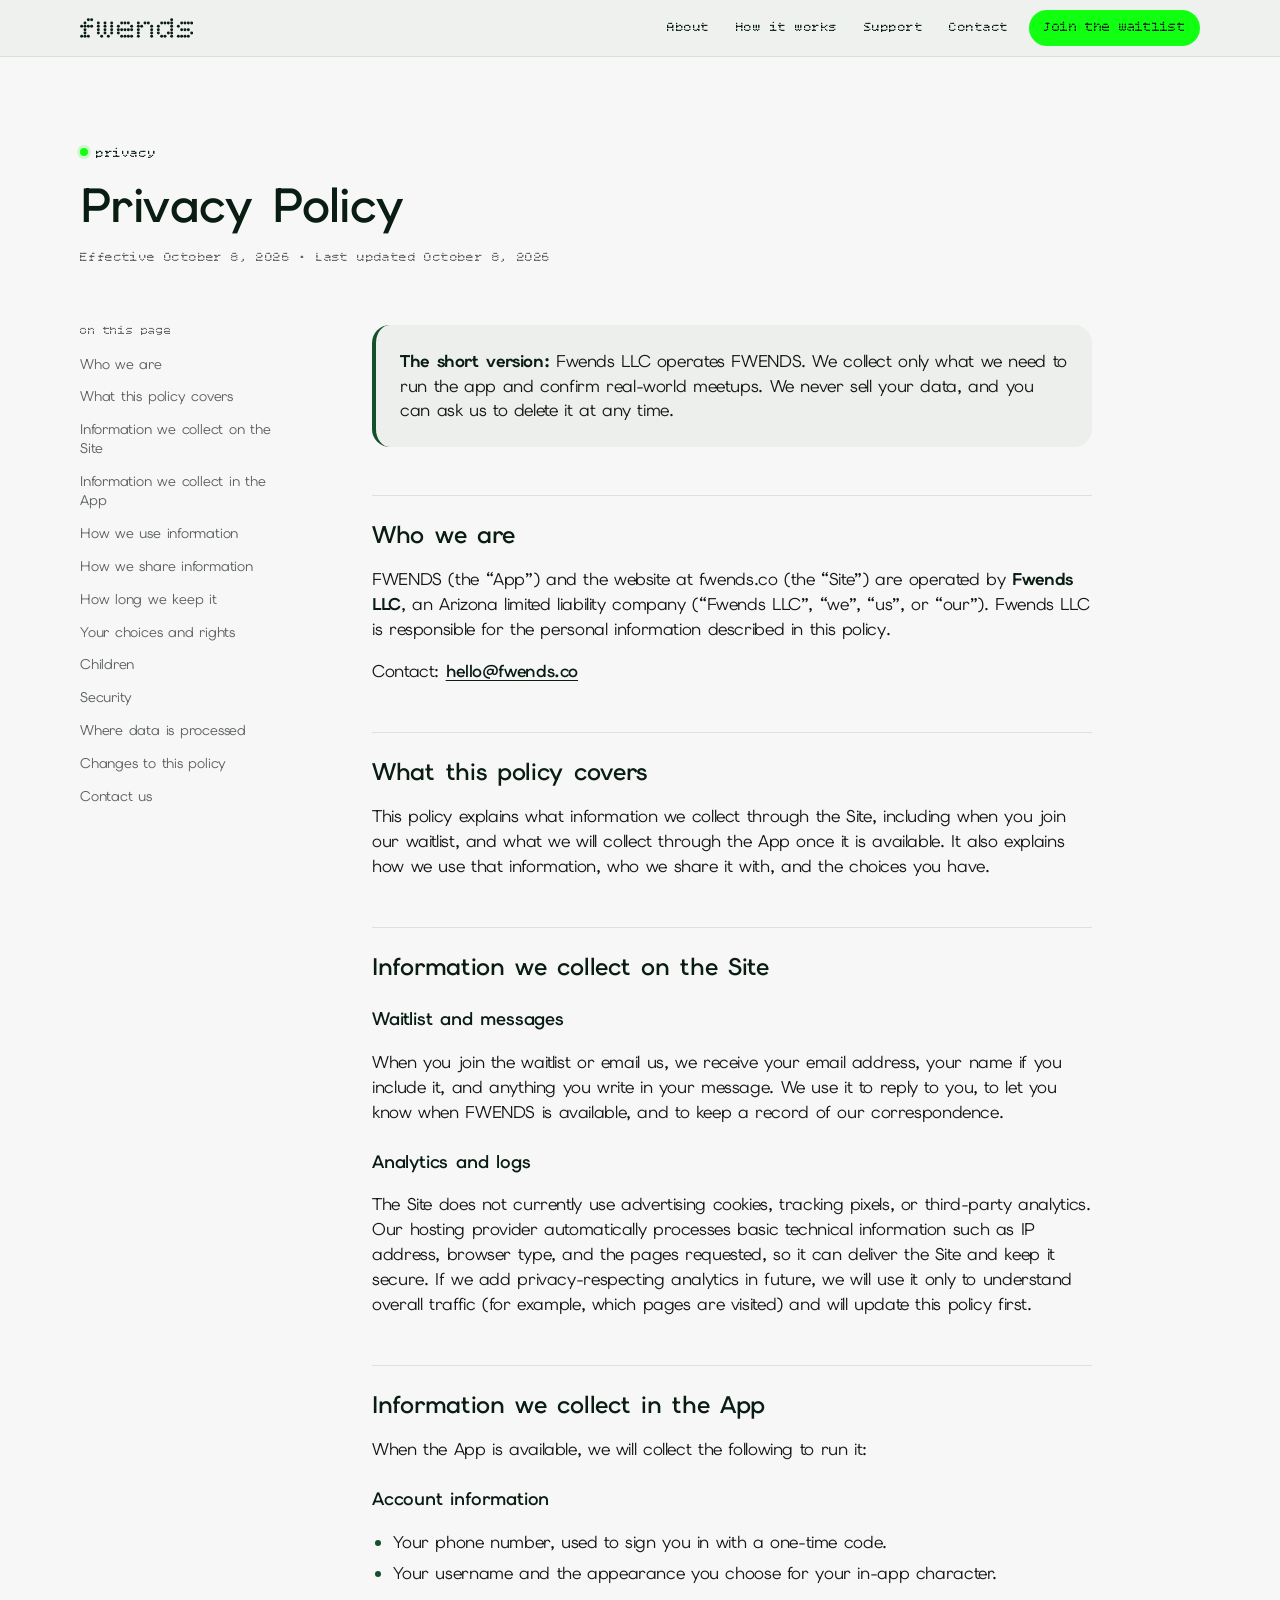
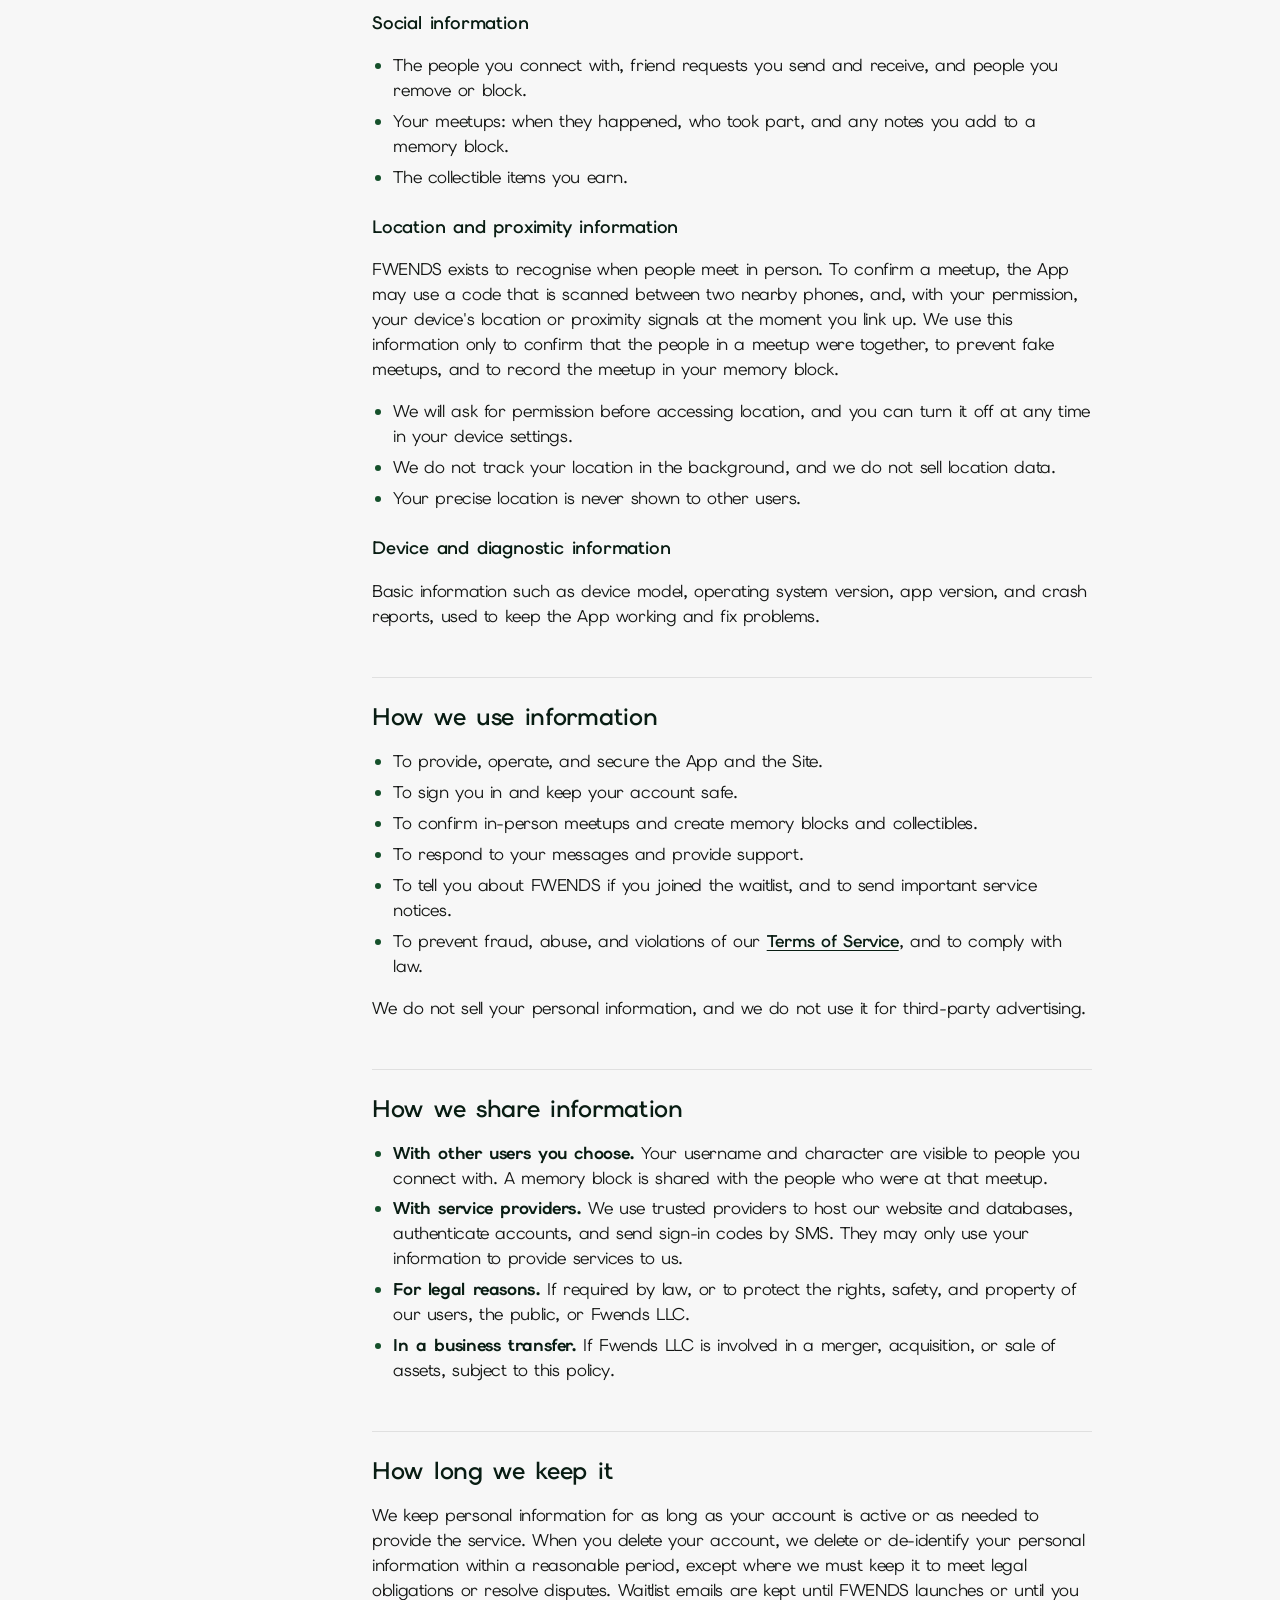
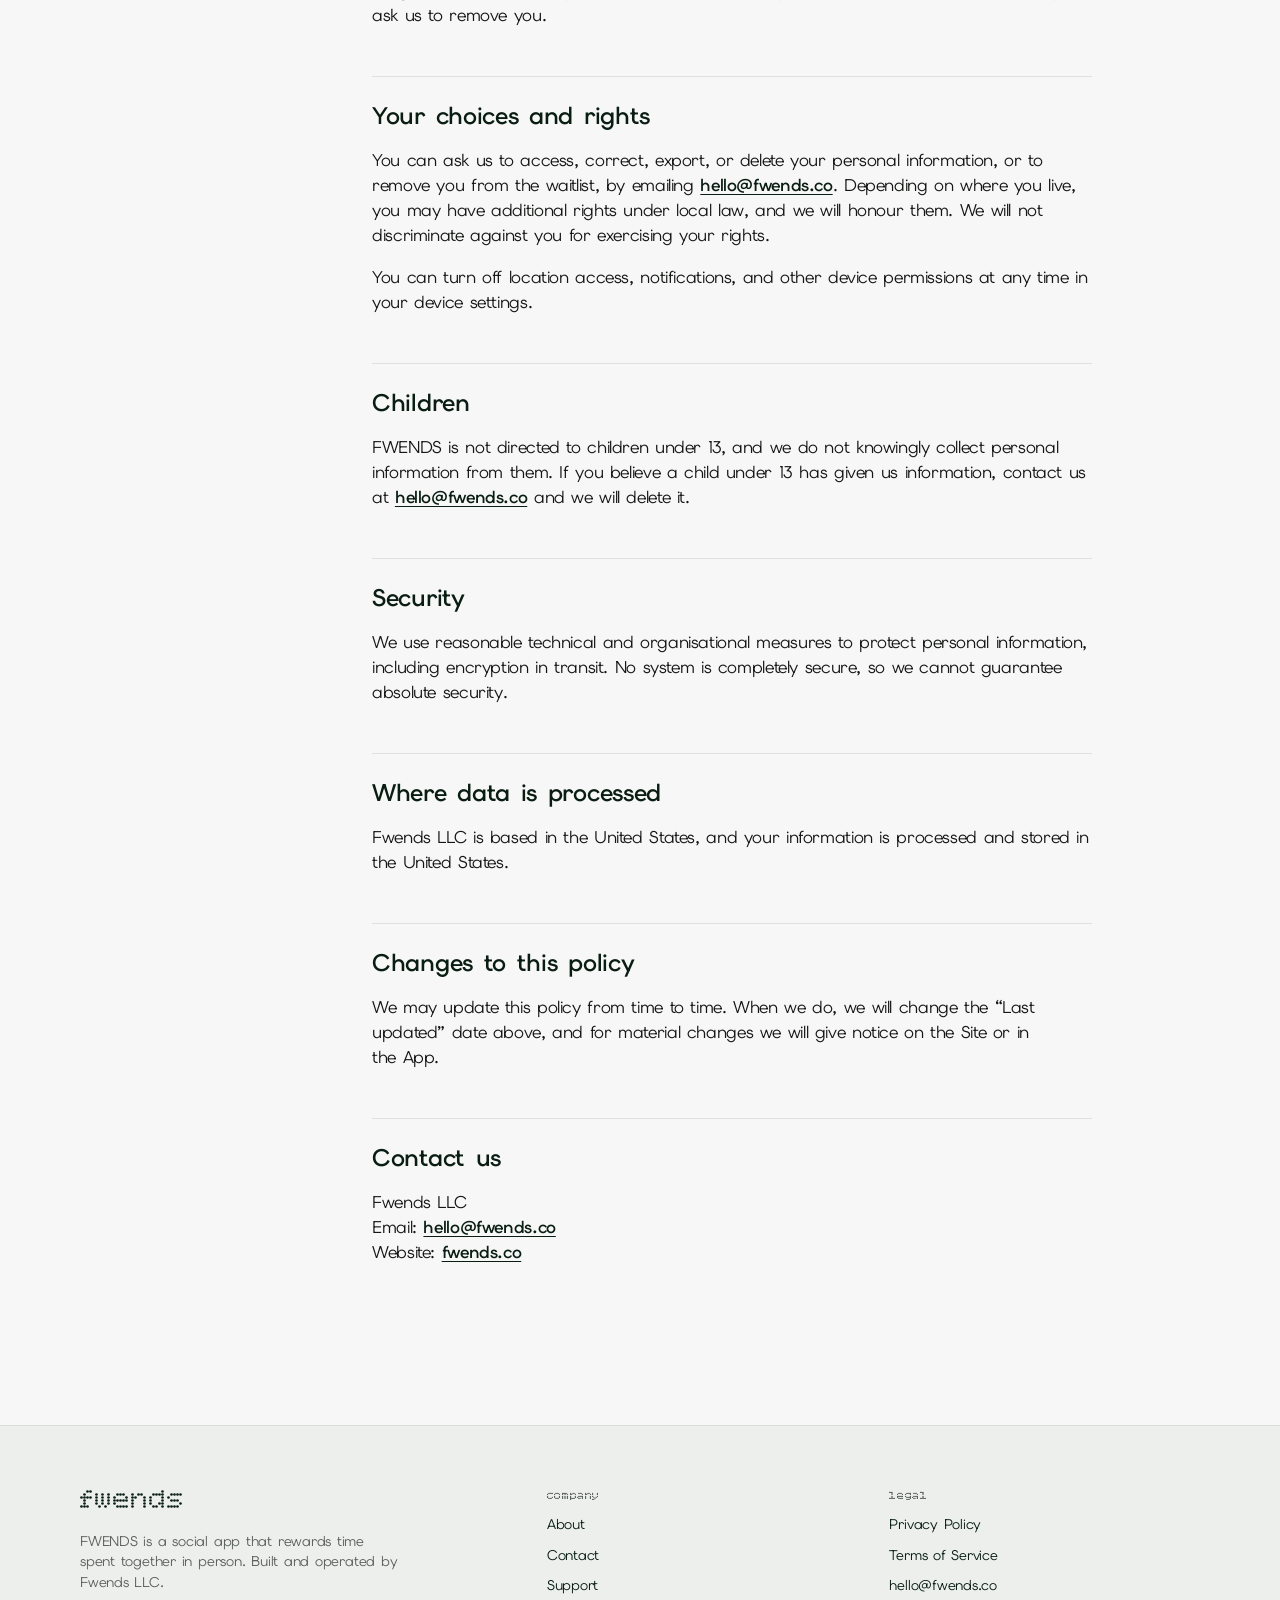
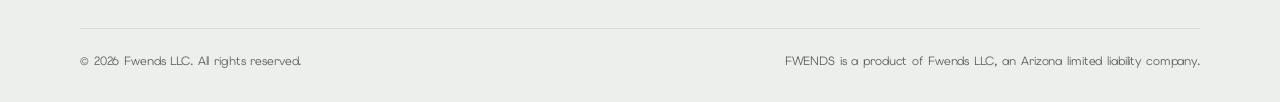
==== privacy/index.html @ 11e4ac48 "Put fwends.co online A static site for FWENDS, run by Fwends LLC: what the app is, how it works, who" ====
<!doctype html>
<!-- DRAFT — needs legal review before app launch. Internal note; not shown on the page. -->
<html lang="en">
<head>
<meta charset="utf-8">
<meta name="viewport" content="width=device-width, initial-scale=1">
<title>Privacy Policy | FWENDS by Fwends LLC</title>
<meta name="description" content="How Fwends LLC collects, uses, and protects information through the FWENDS app and fwends.co, including waitlist, account, and location data.">
<link rel="canonical" href="https://fwends.co/privacy/">
<meta name="theme-color" content="#ecefec">
<meta name="author" content="Fwends LLC">
<link rel="icon" href="/favicon.svg" type="image/svg+xml">
<link rel="apple-touch-icon" href="/apple-touch-icon.png">
<link rel="preload" href="/assets/fonts/elms-sans.woff2" as="font" type="font/woff2" crossorigin>
<link rel="preload" href="/assets/fonts/bitcount-single.woff2" as="font" type="font/woff2" crossorigin>
<link rel="stylesheet" href="/assets/css/site.css">
<meta property="og:type" content="website">
<meta property="og:site_name" content="FWENDS">
<meta property="og:title" content="Privacy Policy | FWENDS by Fwends LLC">
<meta property="og:description" content="How Fwends LLC collects, uses, and protects information through the FWENDS app and fwends.co, including waitlist, account, and location data.">
<meta property="og:url" content="https://fwends.co/privacy/">
<meta property="og:image" content="https://fwends.co/assets/og.png">
<meta property="og:image:width" content="1200">
<meta property="og:image:height" content="630">
<meta property="og:image:alt" content="The fwends wordmark in green dots above the line: Meet up in person. Keep the memory.">
<meta name="twitter:card" content="summary_large_image">
<meta name="twitter:title" content="Privacy Policy | FWENDS by Fwends LLC">
<meta name="twitter:description" content="How Fwends LLC collects, uses, and protects information through the FWENDS app and fwends.co, including waitlist, account, and location data.">
<meta name="twitter:image" content="https://fwends.co/assets/og.png">
<script src="/assets/js/site.js" defer></script>
</head>
<body>
<a class="skip-link" href="#main">Skip to content</a>
<header class="site-header">
  <div class="container site-header__inner">
    <a class="wordmark" href="/" aria-label="FWENDS home"><svg viewBox="0 0 34 6" aria-hidden="true" focusable="false"><g fill="currentColor"><circle cx="2.5" cy="0.5" r="0.44"/><circle cx="3.5" cy="0.5" r="0.44"/><circle cx="27.5" cy="0.5" r="0.44"/><circle cx="1.5" cy="1.5" r="0.44"/><circle cx="5.5" cy="1.5" r="0.44"/><circle cx="7.5" cy="1.5" r="0.44"/><circle cx="9.5" cy="1.5" r="0.44"/><circle cx="12.5" cy="1.5" r="0.44"/><circle cx="13.5" cy="1.5" r="0.44"/><circle cx="14.5" cy="1.5" r="0.44"/><circle cx="17.5" cy="1.5" r="0.44"/><circle cx="19.5" cy="1.5" r="0.44"/><circle cx="20.5" cy="1.5" r="0.44"/><circle cx="24.5" cy="1.5" r="0.44"/><circle cx="25.5" cy="1.5" r="0.44"/><circle cx="26.5" cy="1.5" r="0.44"/><circle cx="27.5" cy="1.5" r="0.44"/><circle cx="30.5" cy="1.5" r="0.44"/><circle cx="31.5" cy="1.5" r="0.44"/><circle cx="32.5" cy="1.5" r="0.44"/><circle cx="33.5" cy="1.5" r="0.44"/><circle cx="0.5" cy="2.5" r="0.44"/><circle cx="1.5" cy="2.5" r="0.44"/><circle cx="2.5" cy="2.5" r="0.44"/><circle cx="3.5" cy="2.5" r="0.44"/><circle cx="5.5" cy="2.5" r="0.44"/><circle cx="7.5" cy="2.5" r="0.44"/><circle cx="9.5" cy="2.5" r="0.44"/><circle cx="11.5" cy="2.5" r="0.44"/><circle cx="15.5" cy="2.5" r="0.44"/><circle cx="17.5" cy="2.5" r="0.44"/><circle cx="18.5" cy="2.5" r="0.44"/><circle cx="21.5" cy="2.5" r="0.44"/><circle cx="23.5" cy="2.5" r="0.44"/><circle cx="27.5" cy="2.5" r="0.44"/><circle cx="29.5" cy="2.5" r="0.44"/><circle cx="1.5" cy="3.5" r="0.44"/><circle cx="5.5" cy="3.5" r="0.44"/><circle cx="7.5" cy="3.5" r="0.44"/><circle cx="9.5" cy="3.5" r="0.44"/><circle cx="11.5" cy="3.5" r="0.44"/><circle cx="12.5" cy="3.5" r="0.44"/><circle cx="13.5" cy="3.5" r="0.44"/><circle cx="14.5" cy="3.5" r="0.44"/><circle cx="15.5" cy="3.5" r="0.44"/><circle cx="17.5" cy="3.5" r="0.44"/><circle cx="21.5" cy="3.5" r="0.44"/><circle cx="23.5" cy="3.5" r="0.44"/><circle cx="27.5" cy="3.5" r="0.44"/><circle cx="30.5" cy="3.5" r="0.44"/><circle cx="31.5" cy="3.5" r="0.44"/><circle cx="32.5" cy="3.5" r="0.44"/><circle cx="1.5" cy="4.5" r="0.44"/><circle cx="5.5" cy="4.5" r="0.44"/><circle cx="7.5" cy="4.5" r="0.44"/><circle cx="9.5" cy="4.5" r="0.44"/><circle cx="11.5" cy="4.5" r="0.44"/><circle cx="17.5" cy="4.5" r="0.44"/><circle cx="21.5" cy="4.5" r="0.44"/><circle cx="23.5" cy="4.5" r="0.44"/><circle cx="26.5" cy="4.5" r="0.44"/><circle cx="27.5" cy="4.5" r="0.44"/><circle cx="33.5" cy="4.5" r="0.44"/><circle cx="0.5" cy="5.5" r="0.44"/><circle cx="1.5" cy="5.5" r="0.44"/><circle cx="2.5" cy="5.5" r="0.44"/><circle cx="6.5" cy="5.5" r="0.44"/><circle cx="8.5" cy="5.5" r="0.44"/><circle cx="12.5" cy="5.5" r="0.44"/><circle cx="13.5" cy="5.5" r="0.44"/><circle cx="14.5" cy="5.5" r="0.44"/><circle cx="15.5" cy="5.5" r="0.44"/><circle cx="17.5" cy="5.5" r="0.44"/><circle cx="21.5" cy="5.5" r="0.44"/><circle cx="24.5" cy="5.5" r="0.44"/><circle cx="25.5" cy="5.5" r="0.44"/><circle cx="27.5" cy="5.5" r="0.44"/><circle cx="29.5" cy="5.5" r="0.44"/><circle cx="30.5" cy="5.5" r="0.44"/><circle cx="31.5" cy="5.5" r="0.44"/><circle cx="32.5" cy="5.5" r="0.44"/></g></svg></a>
    <button class="nav-toggle" type="button" aria-controls="site-nav" aria-expanded="false" aria-label="Open menu"><span></span></button>
    <nav class="site-nav" id="site-nav" aria-label="Main">
      <ul><li><a href="/#about">About</a></li><li><a href="/#how">How it works</a></li><li><a href="/support/">Support</a></li><li><a href="/#contact">Contact</a></li></ul>
      <a class="btn btn--primary btn--sm" href="/#waitlist">Join the waitlist</a>
    </nav>
  </div>
</header>
<main id="main">

<section class="doc-hero">
  <div class="container">
    <span class="eyebrow">privacy</span>
    <h1 class="display-lg">Privacy Policy</h1>
    <p class="meta">Effective October 8, 2026 · Last updated October 8, 2026</p>
  </div>
</section>
<section class="section" style="padding-top:var(--space-lg)">
  <div class="container doc-layout">
    <nav class="toc" aria-label="On this page">
      <h2>on this page</h2>
      <ol><li><a href="#who">Who we are</a></li><li><a href="#scope">What this policy covers</a></li><li><a href="#site">Information we collect on the Site</a></li><li><a href="#app">Information we collect in the App</a></li><li><a href="#use">How we use information</a></li><li><a href="#share">How we share information</a></li><li><a href="#retention">How long we keep it</a></li><li><a href="#choices">Your choices and rights</a></li><li><a href="#children">Children</a></li><li><a href="#security">Security</a></li><li><a href="#location-of-data">Where data is processed</a></li><li><a href="#changes">Changes to this policy</a></li><li><a href="#contact">Contact us</a></li></ol>
    </nav>
    <article class="prose">
      <div class="callout"><p><strong>The short version:</strong> Fwends LLC operates FWENDS. We collect only what we need to run the app and confirm real-world meetups. We never sell your data, and you can ask us to delete it at any time.</p></div>
      <h2 id="who">Who we are</h2>
<p>FWENDS (the “App”) and the website at fwends.co (the “Site”) are operated by <strong>Fwends LLC</strong>, an Arizona limited liability company (“Fwends LLC”, “we”, “us”, or “our”). Fwends LLC is responsible for the personal information described in this policy.</p>
<p>Contact: <a href="mailto:hello@fwends.co">hello@fwends.co</a></p><h2 id="scope">What this policy covers</h2>
<p>This policy explains what information we collect through the Site, including when you join our waitlist, and what we will collect through the App once it is available. It also explains how we use that information, who we share it with, and the choices you have.</p><h2 id="site">Information we collect on the Site</h2>
<h3>Waitlist and messages</h3>
<p>When you join the waitlist or email us, we receive your email address, your name if you include it, and anything you write in your message. We use it to reply to you, to let you know when FWENDS is available, and to keep a record of our correspondence.</p>
<h3>Analytics and logs</h3>
<p>The Site does not currently use advertising cookies, tracking pixels, or third-party analytics. Our hosting provider automatically processes basic technical information such as IP address, browser type, and the pages requested, so it can deliver the Site and keep it secure. If we add privacy-respecting analytics in future, we will use it only to understand overall traffic (for example, which pages are visited) and will update this policy first.</p><h2 id="app">Information we collect in the App</h2>
<p>When the App is available, we will collect the following to run it:</p>
<h3>Account information</h3>
<ul>
<li>Your phone number, used to sign you in with a one-time code.</li>
<li>Your username and the appearance you choose for your in-app character.</li>
</ul>
<h3>Social information</h3>
<ul>
<li>The people you connect with, friend requests you send and receive, and people you remove or block.</li>
<li>Your meetups: when they happened, who took part, and any notes you add to a memory block.</li>
<li>The collectible items you earn.</li>
</ul>
<h3>Location and proximity information</h3>
<p>FWENDS exists to recognise when people meet in person. To confirm a meetup, the App may use a code that is scanned between two nearby phones, and, with your permission, your device's location or proximity signals at the moment you link up. We use this information only to confirm that the people in a meetup were together, to prevent fake meetups, and to record the meetup in your memory block.</p>
<ul>
<li>We will ask for permission before accessing location, and you can turn it off at any time in your device settings.</li>
<li>We do not track your location in the background, and we do not sell location data.</li>
<li>Your precise location is never shown to other users.</li>
</ul>
<h3>Device and diagnostic information</h3>
<p>Basic information such as device model, operating system version, app version, and crash reports, used to keep the App working and fix problems.</p><h2 id="use">How we use information</h2>
<ul>
<li>To provide, operate, and secure the App and the Site.</li>
<li>To sign you in and keep your account safe.</li>
<li>To confirm in-person meetups and create memory blocks and collectibles.</li>
<li>To respond to your messages and provide support.</li>
<li>To tell you about FWENDS if you joined the waitlist, and to send important service notices.</li>
<li>To prevent fraud, abuse, and violations of our <a href="/terms/">Terms of Service</a>, and to comply with law.</li>
</ul>
<p>We do not sell your personal information, and we do not use it for third-party advertising.</p><h2 id="share">How we share information</h2>
<ul>
<li><strong>With other users you choose.</strong> Your username and character are visible to people you connect with. A memory block is shared with the people who were at that meetup.</li>
<li><strong>With service providers.</strong> We use trusted providers to host our website and databases, authenticate accounts, and send sign-in codes by SMS. They may only use your information to provide services to us.</li>
<li><strong>For legal reasons.</strong> If required by law, or to protect the rights, safety, and property of our users, the public, or Fwends LLC.</li>
<li><strong>In a business transfer.</strong> If Fwends LLC is involved in a merger, acquisition, or sale of assets, subject to this policy.</li>
</ul><h2 id="retention">How long we keep it</h2>
<p>We keep personal information for as long as your account is active or as needed to provide the service. When you delete your account, we delete or de-identify your personal information within a reasonable period, except where we must keep it to meet legal obligations or resolve disputes. Waitlist emails are kept until FWENDS launches or until you ask us to remove you.</p><h2 id="choices">Your choices and rights</h2>
<p>You can ask us to access, correct, export, or delete your personal information, or to remove you from the waitlist, by emailing <a href="mailto:hello@fwends.co">hello@fwends.co</a>. Depending on where you live, you may have additional rights under local law, and we will honour them. We will not discriminate against you for exercising your rights.</p>
<p>You can turn off location access, notifications, and other device permissions at any time in your device settings.</p><h2 id="children">Children</h2>
<p>FWENDS is not directed to children under 13, and we do not knowingly collect personal information from them. If you believe a child under 13 has given us information, contact us at <a href="mailto:hello@fwends.co">hello@fwends.co</a> and we will delete it.</p><h2 id="security">Security</h2>
<p>We use reasonable technical and organisational measures to protect personal information, including encryption in transit. No system is completely secure, so we cannot guarantee absolute security.</p><h2 id="location-of-data">Where data is processed</h2>
<p>Fwends LLC is based in the United States, and your information is processed and stored in the United States.</p><h2 id="changes">Changes to this policy</h2>
<p>We may update this policy from time to time. When we do, we will change the “Last updated” date above, and for material changes we will give notice on the Site or in the App.</p><h2 id="contact">Contact us</h2>
<p>Fwends LLC<br>Email: <a href="mailto:hello@fwends.co">hello@fwends.co</a><br>Website: <a href="/">fwends.co</a></p>
    </article>
  </div>
</section>

</main>
<footer class="site-footer">
  <div class="container">
    <div class="site-footer__top">
      <div class="site-footer__brand">
        <a class="wordmark" href="/" aria-label="FWENDS home"><svg viewBox="0 0 34 6" aria-hidden="true" focusable="false"><g fill="currentColor"><circle cx="2.5" cy="0.5" r="0.44"/><circle cx="3.5" cy="0.5" r="0.44"/><circle cx="27.5" cy="0.5" r="0.44"/><circle cx="1.5" cy="1.5" r="0.44"/><circle cx="5.5" cy="1.5" r="0.44"/><circle cx="7.5" cy="1.5" r="0.44"/><circle cx="9.5" cy="1.5" r="0.44"/><circle cx="12.5" cy="1.5" r="0.44"/><circle cx="13.5" cy="1.5" r="0.44"/><circle cx="14.5" cy="1.5" r="0.44"/><circle cx="17.5" cy="1.5" r="0.44"/><circle cx="19.5" cy="1.5" r="0.44"/><circle cx="20.5" cy="1.5" r="0.44"/><circle cx="24.5" cy="1.5" r="0.44"/><circle cx="25.5" cy="1.5" r="0.44"/><circle cx="26.5" cy="1.5" r="0.44"/><circle cx="27.5" cy="1.5" r="0.44"/><circle cx="30.5" cy="1.5" r="0.44"/><circle cx="31.5" cy="1.5" r="0.44"/><circle cx="32.5" cy="1.5" r="0.44"/><circle cx="33.5" cy="1.5" r="0.44"/><circle cx="0.5" cy="2.5" r="0.44"/><circle cx="1.5" cy="2.5" r="0.44"/><circle cx="2.5" cy="2.5" r="0.44"/><circle cx="3.5" cy="2.5" r="0.44"/><circle cx="5.5" cy="2.5" r="0.44"/><circle cx="7.5" cy="2.5" r="0.44"/><circle cx="9.5" cy="2.5" r="0.44"/><circle cx="11.5" cy="2.5" r="0.44"/><circle cx="15.5" cy="2.5" r="0.44"/><circle cx="17.5" cy="2.5" r="0.44"/><circle cx="18.5" cy="2.5" r="0.44"/><circle cx="21.5" cy="2.5" r="0.44"/><circle cx="23.5" cy="2.5" r="0.44"/><circle cx="27.5" cy="2.5" r="0.44"/><circle cx="29.5" cy="2.5" r="0.44"/><circle cx="1.5" cy="3.5" r="0.44"/><circle cx="5.5" cy="3.5" r="0.44"/><circle cx="7.5" cy="3.5" r="0.44"/><circle cx="9.5" cy="3.5" r="0.44"/><circle cx="11.5" cy="3.5" r="0.44"/><circle cx="12.5" cy="3.5" r="0.44"/><circle cx="13.5" cy="3.5" r="0.44"/><circle cx="14.5" cy="3.5" r="0.44"/><circle cx="15.5" cy="3.5" r="0.44"/><circle cx="17.5" cy="3.5" r="0.44"/><circle cx="21.5" cy="3.5" r="0.44"/><circle cx="23.5" cy="3.5" r="0.44"/><circle cx="27.5" cy="3.5" r="0.44"/><circle cx="30.5" cy="3.5" r="0.44"/><circle cx="31.5" cy="3.5" r="0.44"/><circle cx="32.5" cy="3.5" r="0.44"/><circle cx="1.5" cy="4.5" r="0.44"/><circle cx="5.5" cy="4.5" r="0.44"/><circle cx="7.5" cy="4.5" r="0.44"/><circle cx="9.5" cy="4.5" r="0.44"/><circle cx="11.5" cy="4.5" r="0.44"/><circle cx="17.5" cy="4.5" r="0.44"/><circle cx="21.5" cy="4.5" r="0.44"/><circle cx="23.5" cy="4.5" r="0.44"/><circle cx="26.5" cy="4.5" r="0.44"/><circle cx="27.5" cy="4.5" r="0.44"/><circle cx="33.5" cy="4.5" r="0.44"/><circle cx="0.5" cy="5.5" r="0.44"/><circle cx="1.5" cy="5.5" r="0.44"/><circle cx="2.5" cy="5.5" r="0.44"/><circle cx="6.5" cy="5.5" r="0.44"/><circle cx="8.5" cy="5.5" r="0.44"/><circle cx="12.5" cy="5.5" r="0.44"/><circle cx="13.5" cy="5.5" r="0.44"/><circle cx="14.5" cy="5.5" r="0.44"/><circle cx="15.5" cy="5.5" r="0.44"/><circle cx="17.5" cy="5.5" r="0.44"/><circle cx="21.5" cy="5.5" r="0.44"/><circle cx="24.5" cy="5.5" r="0.44"/><circle cx="25.5" cy="5.5" r="0.44"/><circle cx="27.5" cy="5.5" r="0.44"/><circle cx="29.5" cy="5.5" r="0.44"/><circle cx="30.5" cy="5.5" r="0.44"/><circle cx="31.5" cy="5.5" r="0.44"/><circle cx="32.5" cy="5.5" r="0.44"/></g></svg></a>
        <p class="site-footer__blurb">FWENDS is a social app that rewards time spent together in person. Built and operated by Fwends LLC.</p>
      </div>
      <div>
        <h2>company</h2>
        <ul>
          <li><a href="/#about">About</a></li>
          <li><a href="/#contact">Contact</a></li>
          <li><a href="/support/">Support</a></li>
        </ul>
      </div>
      <div>
        <h2>legal</h2>
        <ul>
          <li><a href="/privacy/">Privacy Policy</a></li>
          <li><a href="/terms/">Terms of Service</a></li>
          <li><a href="mailto:hello@fwends.co">hello@fwends.co</a></li>
        </ul>
      </div>
    </div>
    <div class="site-footer__legal">
      <p>&copy; 2026 Fwends LLC. All rights reserved.</p>
      <p>FWENDS is a product of Fwends LLC, an Arizona limited liability company.</p>
    </div>
  </div>
</footer>
</body>
</html>
---- assets/css/site.css ----
/* fwends.co — one stylesheet for every page.
   Tokens are the FWENDS design system's, as the app uses them (Fwends/Design/Theme.swift):
   three greens and no second accent hue. Elms Sans carries what you read; Bitcount Single,
   the dot-grid face, carries what you press and what reports state. */

@font-face {
  font-family: "Elms Sans";
  src: url("/assets/fonts/elms-sans.woff2") format("woff2");
  font-weight: 100 900;
  font-style: normal;
  font-display: swap;
}

@font-face {
  font-family: "Bitcount Single";
  src: url("/assets/fonts/bitcount-single.woff2") format("woff2");
  font-weight: 100 900;
  font-style: normal;
  font-display: swap;
}

:root {
  color-scheme: light;

  /* Greens */
  --color-primary: #11ff11;      /* Radioactive Grass: the only green that reads as clickable */
  --color-nightgrass: #091d13;   /* green as foreground on light; the one dark surface */
  --color-fernwood: #15502b;     /* object fill: cards, tags, secondary buttons */

  /* Ink */
  --color-heading: #091d13;
  --color-ink: #151715;
  --color-ink-muted: #5c625e;    /* body-muted on light, 6.2:1 on canvas */
  --color-legal: #7a7a7a;
  --color-on-dark: #f7f7f7;
  --color-body-muted: #ccd0ce;

  /* Surfaces */
  --color-canvas: #f7f7f7;
  --color-parchment: #ecefec;
  --color-pearl: #fdfefd;

  /* Lines */
  --color-hairline: #e0e0e0;
  --color-hairline-alpha: rgba(0, 0, 0, 0.08);
  --color-divider-soft: #f0f0f0;
  --color-hairline-on-dark: rgba(255, 255, 255, 0.1);

  --font-body: "Elms Sans", system-ui, -apple-system, sans-serif;
  --font-game: "Bitcount Single", ui-monospace, "SFMono-Regular", Menlo, monospace;

  --radius-xs: 5px;
  --radius-sm: 8px;
  --radius-md: 11px;
  --radius-lg: 18px;
  --radius-pill: 9999px;

  --space-xxs: 4px;
  --space-xs: 8px;
  --space-sm: 12px;
  --space-md: 17px;
  --space-lg: 24px;
  --space-xl: 32px;
  --space-xxl: 48px;
  --space-section: 80px;

  --container: 1120px;
  --container-text: 720px;
  --gutter: 24px;
  --nav-height: 56px;

  --shadow-product: rgba(0, 0, 0, 0.22) 3px 5px 30px 0;
  --ease-out: cubic-bezier(0, 0, 0.2, 1);
  --duration-press: 120ms;
  --duration-fade: 240ms;
}

/* ── Base ───────────────────────────────────────────────────────────────── */

*, *::before, *::after { box-sizing: border-box; }

html {
  -webkit-text-size-adjust: 100%;
  text-size-adjust: 100%;
  scroll-behavior: smooth;
  scroll-padding-top: calc(var(--nav-height) + var(--space-md));
}

body {
  margin: 0;
  background: var(--color-canvas);
  color: var(--color-ink);
  font-family: var(--font-body);
  font-size: 17px;
  line-height: 1.47;
  letter-spacing: -0.374px;
  -webkit-font-smoothing: antialiased;
  -moz-osx-font-smoothing: grayscale;
  overflow-x: hidden;
}

img, svg, canvas { display: block; max-width: 100%; }

h1, h2, h3, h4 {
  margin: 0;
  color: var(--color-heading);
  font-weight: 600;
  text-wrap: balance;
}

p { margin: 0; text-wrap: pretty; }

a { color: inherit; }

:focus-visible {
  outline: 2px solid var(--color-nightgrass);
  outline-offset: 2px;
  border-radius: var(--radius-xs);
}

.on-dark :focus-visible { outline-color: var(--color-primary); }

::selection { background: var(--color-primary); color: var(--color-nightgrass); }

.container {
  width: 100%;
  max-width: calc(var(--container) + 2 * var(--gutter));
  margin-inline: auto;
  padding-inline: var(--gutter);
}

.container--text { max-width: calc(var(--container-text) + 2 * var(--gutter)); }

.skip-link {
  position: absolute;
  left: var(--space-md);
  top: -100px;
  z-index: 100;
  padding: 8px 15px;
  border-radius: var(--radius-pill);
  background: var(--color-nightgrass);
  color: var(--color-on-dark);
  font: 400 14px/1 var(--font-game);
  text-decoration: none;
}
.skip-link:focus { top: var(--space-sm); }

.visually-hidden {
  position: absolute !important;
  width: 1px; height: 1px;
  overflow: hidden;
  clip: rect(0 0 0 0);
  white-space: nowrap;
}

/* ── Type roles ─────────────────────────────────────────────────────────── */

.eyebrow {
  display: inline-block;
  font: 400 13px/1.4 var(--font-game);
  letter-spacing: 0.6px;
  color: var(--color-heading);
}

.eyebrow::before {
  content: "";
  display: inline-block;
  vertical-align: 1px;
  margin-right: var(--space-xs);
  width: 8px; height: 8px;
  border-radius: 50%;
  background: var(--color-primary);
  box-shadow: 0 0 0 3px rgba(17, 255, 17, 0.18);
}

.on-dark .eyebrow { color: var(--color-primary); }

.display-hero {
  font-size: clamp(42px, 7.4vw, 80px);
  line-height: 1.04;
  letter-spacing: clamp(-1.6px, -0.2vw, -0.28px);
}

.display-lg {
  font-size: clamp(32px, 4.6vw, 48px);
  line-height: 1.08;
  letter-spacing: -0.6px;
}

.display-md {
  font-size: clamp(26px, 3.2vw, 34px);
  line-height: 1.18;
  letter-spacing: -0.374px;
}

.lead {
  font-size: clamp(19px, 2.1vw, 24px);
  font-weight: 300;
  line-height: 1.45;
  letter-spacing: 0;
  color: var(--color-ink);
}

.tagline {
  font-size: 21px;
  line-height: 1.19;
  letter-spacing: 0.231px;
}

.muted { color: var(--color-ink-muted); }

/* ── Buttons: pills in the game face ────────────────────────────────────── */

.btn {
  display: inline-flex;
  align-items: center;
  justify-content: center;
  gap: var(--space-xs);
  min-height: 44px;
  padding: 11px 22px;
  border: 0;
  border-radius: var(--radius-pill);
  font: 400 16px/1 var(--font-game);
  letter-spacing: 0.3px;
  text-decoration: none;
  white-space: nowrap;
  cursor: pointer;
  transition: transform var(--duration-press) var(--ease-out),
              background-color var(--duration-fade) var(--ease-out),
              box-shadow var(--duration-fade) var(--ease-out);
}

.btn:active { transform: scale(0.95); }

.btn--lg { min-height: 52px; padding: 14px 28px; font-size: 17px; }
.btn--sm { min-height: 36px; padding: 8px 15px; font-size: 14px; }

.btn--primary { background: var(--color-primary); color: var(--color-nightgrass); }
.btn--primary:hover { box-shadow: 0 0 0 4px rgba(17, 255, 17, 0.22); }

.btn--secondary { background: var(--color-fernwood); color: var(--color-on-dark); }
.btn--secondary:hover { background: #1b6236; }

.btn--ghost {
  background: var(--color-pearl);
  color: var(--color-heading);
  box-shadow: inset 0 0 0 1px var(--color-hairline-alpha);
}
.btn--ghost:hover { background: #fff; box-shadow: inset 0 0 0 1px rgba(0, 0, 0, 0.16); }

.on-dark .btn--ghost {
  background: transparent;
  color: var(--color-on-dark);
  box-shadow: inset 0 0 0 1px rgba(255, 255, 255, 0.28);
}
.on-dark .btn--ghost:hover { box-shadow: inset 0 0 0 1px rgba(255, 255, 255, 0.6); }

.btn svg { width: 16px; height: 16px; flex: none; }

.text-link {
  color: var(--color-heading);
  font-weight: 600;
  text-decoration: underline;
  text-decoration-thickness: 1px;
  text-underline-offset: 3px;
  text-decoration-color: rgba(9, 29, 19, 0.35);
  transition: text-decoration-color var(--duration-fade);
}
.text-link:hover { text-decoration-color: var(--color-heading); }
.on-dark .text-link { color: var(--color-primary); text-decoration-color: rgba(17, 255, 17, 0.4); }

/* ── Header: frosted parchment, as the app's bars ───────────────────────── */

.site-header {
  position: sticky;
  top: 0;
  z-index: 50;
  background: rgba(236, 239, 236, 0.8);
  -webkit-backdrop-filter: saturate(180%) blur(20px);
  backdrop-filter: saturate(180%) blur(20px);
  border-bottom: 1px solid var(--color-hairline-alpha);
}

.site-header__inner {
  display: flex;
  align-items: center;
  justify-content: space-between;
  gap: var(--space-lg);
  height: var(--nav-height);
}

.wordmark {
  display: inline-flex;
  align-items: center;
  color: var(--color-heading);
  text-decoration: none;
  border-radius: var(--radius-xs);
}

.wordmark svg { height: 20px; width: auto; }

.site-nav { display: flex; align-items: center; gap: var(--space-xs); }

.site-nav ul {
  display: flex;
  align-items: center;
  gap: 2px;
  margin: 0;
  padding: 0;
  list-style: none;
}

.site-nav a:not(.btn) {
  display: inline-flex;
  align-items: center;
  min-height: 36px;
  padding: 0 12px;
  border-radius: var(--radius-pill);
  font: 400 13px/1 var(--font-game);
  letter-spacing: 0.5px;
  color: var(--color-heading);
  text-decoration: none;
  transition: background-color var(--duration-fade);
}

.site-nav a:not(.btn):hover { background: rgba(9, 29, 19, 0.06); }
.site-nav a[aria-current="page"] { background: rgba(9, 29, 19, 0.08); }

.nav-toggle {
  display: none;
  align-items: center;
  justify-content: center;
  width: 44px; height: 44px;
  margin-right: -10px;
  padding: 0;
  border: 0;
  border-radius: var(--radius-pill);
  background: transparent;
  color: var(--color-heading);
  cursor: pointer;
}

.nav-toggle span,
.nav-toggle span::before,
.nav-toggle span::after {
  display: block;
  width: 18px; height: 2px;
  border-radius: 2px;
  background: currentColor;
  transition: transform var(--duration-fade) var(--ease-out), opacity var(--duration-fade);
}
.nav-toggle span { position: relative; }
.nav-toggle span::before, .nav-toggle span::after { content: ""; position: absolute; left: 0; }
.nav-toggle span::before { top: -6px; }
.nav-toggle span::after { top: 6px; }
.nav-toggle[aria-expanded="true"] span { background: transparent; }
.nav-toggle[aria-expanded="true"] span::before { transform: translateY(6px) rotate(45deg); }
.nav-toggle[aria-expanded="true"] span::after { transform: translateY(-6px) rotate(-45deg); }

@media (max-width: 820px) {
  .nav-toggle { display: inline-flex; }
  .js .site-nav {
    position: absolute;
    top: var(--nav-height);
    left: 0; right: 0;
    flex-direction: column;
    align-items: stretch;
    gap: var(--space-sm);
    padding: var(--space-sm) var(--gutter) var(--space-lg);
    background: var(--color-parchment);
    border-bottom: 1px solid var(--color-hairline-alpha);
    box-shadow: 0 18px 30px -18px rgba(9, 29, 19, 0.25);
    visibility: hidden;
    opacity: 0;
    transform: translateY(-8px);
  }
  .js .site-nav.is-ready {
    transition: opacity var(--duration-fade) var(--ease-out),
                transform var(--duration-fade) var(--ease-out),
                visibility 0s linear var(--duration-fade);
  }
  .js .site-nav.is-open {
    visibility: visible;
    opacity: 1;
    transform: none;
    transition-delay: 0s;
  }
  .js .site-nav ul { flex-direction: column; align-items: stretch; }
  .js .site-nav a:not(.btn) {
    display: flex;
    min-height: 48px;
    padding: 0 var(--space-sm);
    font-size: 16px;
    border-bottom: 1px solid var(--color-hairline-alpha);
    border-radius: 0;
  }
  .js .site-nav .btn { width: 100%; }
  /* Without JS the toggle can't work, so the links simply wrap under the bar. */
  html:not(.js) .site-header__inner { height: auto; flex-wrap: wrap; padding-block: var(--space-sm); }
  html:not(.js) .nav-toggle { display: none; }
  html:not(.js) .site-nav ul { flex-wrap: wrap; }
}

/* ── Sections ───────────────────────────────────────────────────────────── */

.section { padding-block: var(--space-section); }
.section--parchment { background: var(--color-parchment); }

.section-head {
  display: grid;
  gap: var(--space-md);
  max-width: 760px;
  margin-bottom: var(--space-xxl);
}

.section-head--center { margin-inline: auto; text-align: center; justify-items: center; }

/* ── Hero ───────────────────────────────────────────────────────────────── */

.hero { padding-top: clamp(48px, 9vw, 104px); padding-bottom: var(--space-xxl); }

.hero__copy {
  display: grid;
  justify-items: center;
  gap: var(--space-lg);
  max-width: 880px;
  margin-inline: auto;
  text-align: center;
}

.hero__copy .lead { max-width: 640px; }

.hero__actions {
  display: flex;
  flex-wrap: wrap;
  justify-content: center;
  gap: var(--space-sm);
  margin-top: var(--space-xs);
}

.hero__note { font-size: 14px; letter-spacing: -0.224px; color: var(--color-ink-muted); }

.hl {
  background: linear-gradient(transparent 62%, var(--color-primary) 62%, var(--color-primary) 92%, transparent 92%);
  padding-inline: 0.06em;
  -webkit-box-decoration-break: clone;
  box-decoration-break: clone;
}

/* The dot-matrix stage: a Nightgrass tile where two dots find each other. */
.stage {
  position: relative;
  margin: 0;
  margin-top: clamp(40px, 7vw, 72px);
  border-radius: clamp(18px, 2.4vw, 28px);
  background: var(--color-nightgrass);
  box-shadow: var(--shadow-product);
  overflow: hidden;
  isolation: isolate;
}

.stage canvas {
  width: 100%;
  height: clamp(260px, 38vw, 440px);
}

.stage__hud {
  position: absolute;
  left: 0; right: 0; bottom: 0;
  display: flex;
  justify-content: space-between;
  align-items: flex-end;
  gap: var(--space-md);
  padding: var(--space-lg);
  font: 400 13px/1.3 var(--font-game);
  letter-spacing: 0.5px;
  color: var(--color-body-muted);
  background: linear-gradient(rgba(9, 29, 19, 0), rgba(9, 29, 19, 0.92) 55%);
  pointer-events: none;
}

.stage__status { color: var(--color-primary); min-height: 1.3em; }

.stage__legend { display: flex; gap: var(--space-md); flex-wrap: wrap; justify-content: flex-end; }
.stage__legend span { display: inline-flex; align-items: center; gap: 6px; }
.stage__legend i { width: 8px; height: 8px; border-radius: 50%; background: var(--color-primary); }
.stage__legend i.block { border-radius: 2px; background: var(--color-on-dark); }

@media (max-width: 560px) {
  .stage__hud { padding: var(--space-md); font-size: 12px; flex-direction: column; align-items: flex-start; }
  .stage__legend { justify-content: flex-start; }
}

/* ── What it is: three cards ────────────────────────────────────────────── */

.cards {
  display: grid;
  grid-template-columns: repeat(3, minmax(0, 1fr));
  gap: var(--space-md);
}

.card {
  display: grid;
  align-content: start;
  gap: var(--space-sm);
  padding: var(--space-xl) var(--space-lg);
  border-radius: var(--radius-lg);
  background: var(--color-pearl);
  border: 1px solid var(--color-hairline-alpha);
}

.card h3 { font-size: 21px; line-height: 1.2; letter-spacing: 0.231px; }
.card p { color: var(--color-ink-muted); }

.card--fernwood { background: var(--color-fernwood); border-color: transparent; }
.card--fernwood h3 { color: var(--color-on-dark); }
.card--fernwood p { color: var(--color-body-muted); }

.card__glyph {
  width: 56px; height: 56px;
  margin-bottom: var(--space-xs);
  color: var(--color-heading);
}
.card--fernwood .card__glyph { color: var(--color-primary); }

.tag {
  justify-self: start;
  display: inline-flex;
  align-items: center;
  min-height: 24px;
  padding: 4px 10px;
  border-radius: var(--radius-pill);
  background: var(--color-fernwood);
  color: var(--color-on-dark);
  font: 400 12px/1 var(--font-game);
  letter-spacing: 0.5px;
}
.card--fernwood .tag { background: var(--color-primary); color: var(--color-nightgrass); }

@media (max-width: 900px) {
  .cards { grid-template-columns: 1fr; }
  .card { grid-template-columns: 56px 1fr; column-gap: var(--space-lg); padding: var(--space-lg); }
  .card__glyph { grid-row: span 3; margin: 0; }
}

@media (max-width: 480px) {
  .card { grid-template-columns: 1fr; }
  .card__glyph { grid-row: auto; width: 44px; height: 44px; }
}

/* ── How it works: numbered steps ───────────────────────────────────────── */

.steps {
  display: grid;
  grid-template-columns: repeat(4, minmax(0, 1fr));
  gap: var(--space-md);
  margin: 0;
  padding: 0;
  list-style: none;
  counter-reset: step;
}

.step {
  position: relative;
  display: grid;
  align-content: start;
  gap: var(--space-sm);
  padding: var(--space-lg);
  border-radius: var(--radius-lg);
  background: var(--color-canvas);
  counter-increment: step;
}

.step::before {
  content: counter(step, decimal-leading-zero);
  font: 600 28px/1 var(--font-game);
  letter-spacing: 1px;
  color: var(--color-heading);
}

.step h3 { font-size: 19px; line-height: 1.24; letter-spacing: -0.2px; margin-top: var(--space-xs); }
.step p { color: var(--color-ink-muted); font-size: 16px; letter-spacing: -0.3px; }

.step__meter {
  display: flex;
  gap: 4px;
  margin-top: var(--space-xs);
}
.step__meter i {
  width: 10px; height: 10px;
  border-radius: 50%;
  background: var(--color-hairline);
}
.step__meter i.on { background: var(--color-primary); box-shadow: inset 0 0 0 1px rgba(9, 29, 19, 0.15); }

@media (max-width: 960px) { .steps { grid-template-columns: repeat(2, minmax(0, 1fr)); } }
@media (max-width: 560px) { .steps { grid-template-columns: 1fr; } }

/* ── Why it matters: the dark tile ──────────────────────────────────────── */

.tile-dark {
  position: relative;
  padding: clamp(40px, 7vw, 80px) clamp(24px, 6vw, 72px);
  border-radius: clamp(18px, 2.4vw, 28px);
  background: var(--color-nightgrass);
  color: var(--color-on-dark);
  overflow: hidden;
  isolation: isolate;
}

.tile-dark::after {
  content: "";
  position: absolute;
  inset: 0;
  z-index: -1;
  background-image: radial-gradient(circle, rgba(255, 255, 255, 0.07) 1.5px, transparent 2px);
  background-size: 24px 24px;
  -webkit-mask-image: linear-gradient(120deg, transparent 35%, #000 100%);
  mask-image: linear-gradient(120deg, transparent 35%, #000 100%);
}

.tile-dark h2, .tile-dark h3 { color: var(--color-on-dark); }
.tile-dark p { color: var(--color-body-muted); }

.why-grid {
  display: grid;
  grid-template-columns: minmax(0, 1.1fr) minmax(0, 1fr);
  gap: clamp(32px, 6vw, 80px);
  align-items: start;
}

.why-grid .section-head { margin-bottom: 0; }

.why-list {
  display: grid;
  gap: 0;
  margin: 0;
  padding: 0;
  list-style: none;
}

.why-list li {
  display: grid;
  gap: 6px;
  padding-block: var(--space-lg);
  border-top: 1px solid var(--color-hairline-on-dark);
}
.why-list li:last-child { border-bottom: 1px solid var(--color-hairline-on-dark); }
.why-list h3 { font-size: 19px; letter-spacing: -0.2px; }

.for-who {
  display: flex;
  flex-wrap: wrap;
  gap: var(--space-xs);
  margin-top: var(--space-lg);
  padding: 0;
  list-style: none;
}

.for-who li {
  padding: 8px 14px;
  border-radius: var(--radius-pill);
  background: rgba(255, 255, 255, 0.06);
  box-shadow: inset 0 0 0 1px var(--color-hairline-on-dark);
  font: 400 13px/1.2 var(--font-game);
  letter-spacing: 0.4px;
  color: var(--color-on-dark);
}

@media (max-width: 860px) { .why-grid { grid-template-columns: 1fr; } }

/* ── About + contact ────────────────────────────────────────────────────── */

.split {
  display: grid;
  grid-template-columns: minmax(0, 1fr) minmax(0, 1fr);
  gap: clamp(32px, 6vw, 80px);
  align-items: start;
}

@media (max-width: 860px) { .split { grid-template-columns: 1fr; } }

.prose-block { display: grid; gap: var(--space-md); }
.prose-block p { color: var(--color-ink); }

.facts {
  display: grid;
  margin: 0;
  border-radius: var(--radius-lg);
  background: var(--color-pearl);
  border: 1px solid var(--color-hairline-alpha);
  overflow: hidden;
}

.facts > div {
  display: grid;
  grid-template-columns: 148px minmax(0, 1fr);
  gap: var(--space-md);
  padding: var(--space-md) var(--space-lg);
  border-top: 1px solid var(--color-divider-soft);
}
.facts > div:first-child { border-top: 0; }

.facts dt {
  font: 400 13px/1.6 var(--font-game);
  letter-spacing: 0.4px;
  color: var(--color-ink-muted);
}

.facts dd { margin: 0; color: var(--color-heading); font-weight: 600; overflow-wrap: anywhere; }
.facts dd .muted { font-weight: 400; }

@media (max-width: 480px) {
  .facts > div { grid-template-columns: 1fr; gap: 2px; }
}

.contact-card {
  display: grid;
  gap: var(--space-lg);
  padding: var(--space-xl);
  border-radius: var(--radius-lg);
  background: var(--color-pearl);
  border: 1px solid var(--color-hairline-alpha);
}

.contact-card .email {
  font-size: clamp(22px, 3vw, 28px);
  font-weight: 600;
  letter-spacing: -0.374px;
  color: var(--color-heading);
  text-decoration: none;
  overflow-wrap: anywhere;
}
.contact-card .email:hover { text-decoration: underline; text-underline-offset: 4px; text-decoration-thickness: 2px; text-decoration-color: var(--color-primary); }

.contact-card .facts { border: 0; background: transparent; border-radius: 0; }
.contact-card .facts > div { padding-inline: 0; grid-template-columns: 120px minmax(0, 1fr); }

@media (max-width: 480px) {
  .contact-card { padding: var(--space-lg); }
  .contact-card .facts > div { grid-template-columns: 1fr; }
}

.row-actions { display: flex; flex-wrap: wrap; gap: var(--space-sm); }

/* ── Waitlist band ──────────────────────────────────────────────────────── */

.band {
  display: grid;
  grid-template-columns: minmax(0, 1fr) auto;
  align-items: center;
  gap: var(--space-xl);
  padding: clamp(32px, 5vw, 56px);
  border-radius: clamp(18px, 2.4vw, 28px);
  background: var(--color-primary);
  color: var(--color-nightgrass);
  position: relative;
  overflow: hidden;
  isolation: isolate;
}

.band::after {
  content: "";
  position: absolute;
  inset: 0;
  z-index: -1;
  background-image: radial-gradient(circle, rgba(9, 29, 19, 0.12) 1.5px, transparent 2px);
  background-size: 20px 20px;
  -webkit-mask-image: linear-gradient(90deg, transparent 40%, #000 100%);
  mask-image: linear-gradient(90deg, transparent 40%, #000 100%);
}

.band p { color: var(--color-nightgrass); max-width: 560px; margin-top: var(--space-xs); }
.band .btn--utility { background: var(--color-nightgrass); color: var(--color-on-dark); }
.band .btn--utility:hover { background: #000; }
.band__aside { display: grid; gap: var(--space-xs); justify-items: end; }
.band__aside small { font-size: 14px; letter-spacing: -0.224px; }
.band__aside a:not(.btn) { color: inherit; font-weight: 600; }

@media (max-width: 760px) {
  .band { grid-template-columns: 1fr; }
  .band__aside { justify-items: start; }
}

/* ── Footer ─────────────────────────────────────────────────────────────── */

.site-footer {
  margin-top: var(--space-section);
  padding-block: 64px var(--space-xl);
  background: var(--color-parchment);
  border-top: 1px solid var(--color-hairline-alpha);
  font-size: 14px;
  letter-spacing: -0.224px;
}

.site-footer__top {
  display: grid;
  grid-template-columns: minmax(0, 1.4fr) repeat(2, minmax(0, 1fr));
  gap: var(--space-xl);
  padding-bottom: var(--space-xl);
  border-bottom: 1px solid var(--color-hairline-alpha);
}

.site-footer .wordmark svg { height: 18px; }
.site-footer__blurb { margin-top: var(--space-md); max-width: 340px; color: var(--color-ink-muted); }

.site-footer h2 {
  margin-bottom: var(--space-sm);
  font: 400 12px/1 var(--font-game);
  letter-spacing: 0.6px;
  color: var(--color-ink-muted);
}

.site-footer ul { display: grid; gap: 10px; margin: 0; padding: 0; list-style: none; }
.site-footer ul a { color: var(--color-heading); text-decoration: none; }
.site-footer ul a:hover { text-decoration: underline; text-underline-offset: 3px; }

.site-footer__legal {
  display: flex;
  flex-wrap: wrap;
  justify-content: space-between;
  gap: var(--space-sm);
  padding-top: var(--space-lg);
  color: var(--color-legal);
  font-size: 12px;
  letter-spacing: -0.12px;
}

.site-footer__legal p { color: #5f6360; }

@media (max-width: 720px) {
  .site-footer__top { grid-template-columns: 1fr 1fr; }
  .site-footer__brand { grid-column: 1 / -1; }
}

/* ── Document pages: support, privacy, terms ────────────────────────────── */

.doc-hero {
  padding-top: clamp(48px, 8vw, 88px);
  padding-bottom: var(--space-xl);
}

.doc-hero .container { display: grid; gap: var(--space-md); }
.doc-hero .meta {
  font: 400 13px/1.5 var(--font-game);
  letter-spacing: 0.4px;
  color: var(--color-ink-muted);
}

.doc-layout {
  display: grid;
  grid-template-columns: 220px minmax(0, 1fr);
  gap: clamp(32px, 6vw, 72px);
  align-items: start;
}

.toc {
  position: sticky;
  top: calc(var(--nav-height) + var(--space-lg));
  display: grid;
  gap: var(--space-sm);
}

.toc h2 {
  font: 400 12px/1 var(--font-game);
  letter-spacing: 0.6px;
  color: var(--color-ink-muted);
}

.toc ol { display: grid; gap: 2px; margin: 0; padding: 0; list-style: none; counter-reset: toc; }
.toc a {
  display: block;
  padding: 6px 10px;
  margin-left: -10px;
  border-radius: var(--radius-sm);
  font-size: 14px;
  letter-spacing: -0.224px;
  line-height: 1.35;
  color: var(--color-ink-muted);
  text-decoration: none;
}
.toc a:hover { background: rgba(9, 29, 19, 0.05); color: var(--color-heading); }

@media (max-width: 900px) {
  .doc-layout { grid-template-columns: 1fr; }
  .toc {
    position: static;
    padding: var(--space-lg);
    border-radius: var(--radius-lg);
    background: var(--color-parchment);
  }
}

.prose { max-width: 720px; }
.prose > * + * { margin-top: var(--space-md); }
.prose h2 {
  margin-top: var(--space-xxl);
  padding-top: var(--space-lg);
  border-top: 1px solid var(--color-hairline);
  font-size: 24px;
  line-height: 1.25;
  letter-spacing: -0.3px;
}
.prose h2:first-child { margin-top: 0; padding-top: 0; border-top: 0; }
.prose h3 { margin-top: var(--space-lg); font-size: 18px; letter-spacing: -0.2px; }
.prose ul, .prose ol { padding-left: 1.25em; }
.prose li + li { margin-top: 6px; }
.prose li::marker { color: var(--color-fernwood); }
.prose a { color: var(--color-heading); font-weight: 600; text-underline-offset: 3px; text-decoration-thickness: 1px; }
.prose strong { color: var(--color-heading); }

.callout {
  padding: var(--space-lg);
  border-radius: var(--radius-lg);
  background: var(--color-parchment);
  border-left: 4px solid var(--color-fernwood);
}
.callout p + p { margin-top: var(--space-xs); }

/* FAQ disclosures */
.faq { display: grid; gap: var(--space-sm); }

.faq details {
  border-radius: var(--radius-lg);
  background: var(--color-pearl);
  border: 1px solid var(--color-hairline-alpha);
  transition: border-color var(--duration-fade);
}
.faq details[open] { border-color: rgba(9, 29, 19, 0.2); }

.faq summary {
  display: flex;
  align-items: center;
  justify-content: space-between;
  gap: var(--space-md);
  min-height: 56px;
  padding: var(--space-md) var(--space-lg);
  font-weight: 600;
  color: var(--color-heading);
  cursor: pointer;
  list-style: none;
  border-radius: var(--radius-lg);
}
.faq summary::-webkit-details-marker { display: none; }

.faq summary::after {
  content: "+";
  flex: none;
  display: grid;
  place-items: center;
  width: 28px; height: 28px;
  border-radius: 50%;
  background: var(--color-parchment);
  font: 600 18px/1 var(--font-game);
  color: var(--color-heading);
  transition: transform var(--duration-fade) var(--ease-out), background-color var(--duration-fade);
}
.faq details[open] summary::after { transform: rotate(45deg); background: var(--color-primary); }

.faq .faq__body { padding: 0 var(--space-lg) var(--space-lg); display: grid; gap: var(--space-sm); }
.faq .faq__body p, .faq .faq__body li { color: var(--color-ink-muted); }
.faq .faq__body ul { margin: 0; padding-left: 1.2em; }

.support-grid {
  display: grid;
  grid-template-columns: repeat(3, minmax(0, 1fr));
  gap: var(--space-md);
  margin-bottom: var(--space-xxl);
}
@media (max-width: 860px) { .support-grid { grid-template-columns: 1fr; } }

/* ── 404 ────────────────────────────────────────────────────────────────── */

.lost { padding-block: clamp(64px, 12vw, 140px); text-align: center; }
.lost .container { display: grid; justify-items: center; gap: var(--space-lg); }
.lost__code { font: 600 clamp(64px, 14vw, 140px)/1 var(--font-game); letter-spacing: 4px; color: var(--color-heading); }

/* ── Motion ─────────────────────────────────────────────────────────────── */

.reveal { opacity: 0; transform: translateY(16px); transition: opacity 600ms var(--ease-out), transform 600ms var(--ease-out); }
.reveal.is-in { opacity: 1; transform: none; }
html:not(.js) .reveal { opacity: 1; transform: none; }

@media (prefers-reduced-motion: reduce) {
  html { scroll-behavior: auto; }
  *, *::before, *::after { transition-duration: 0.01ms !important; animation-duration: 0.01ms !important; }
  .reveal { opacity: 1; transform: none; }
}
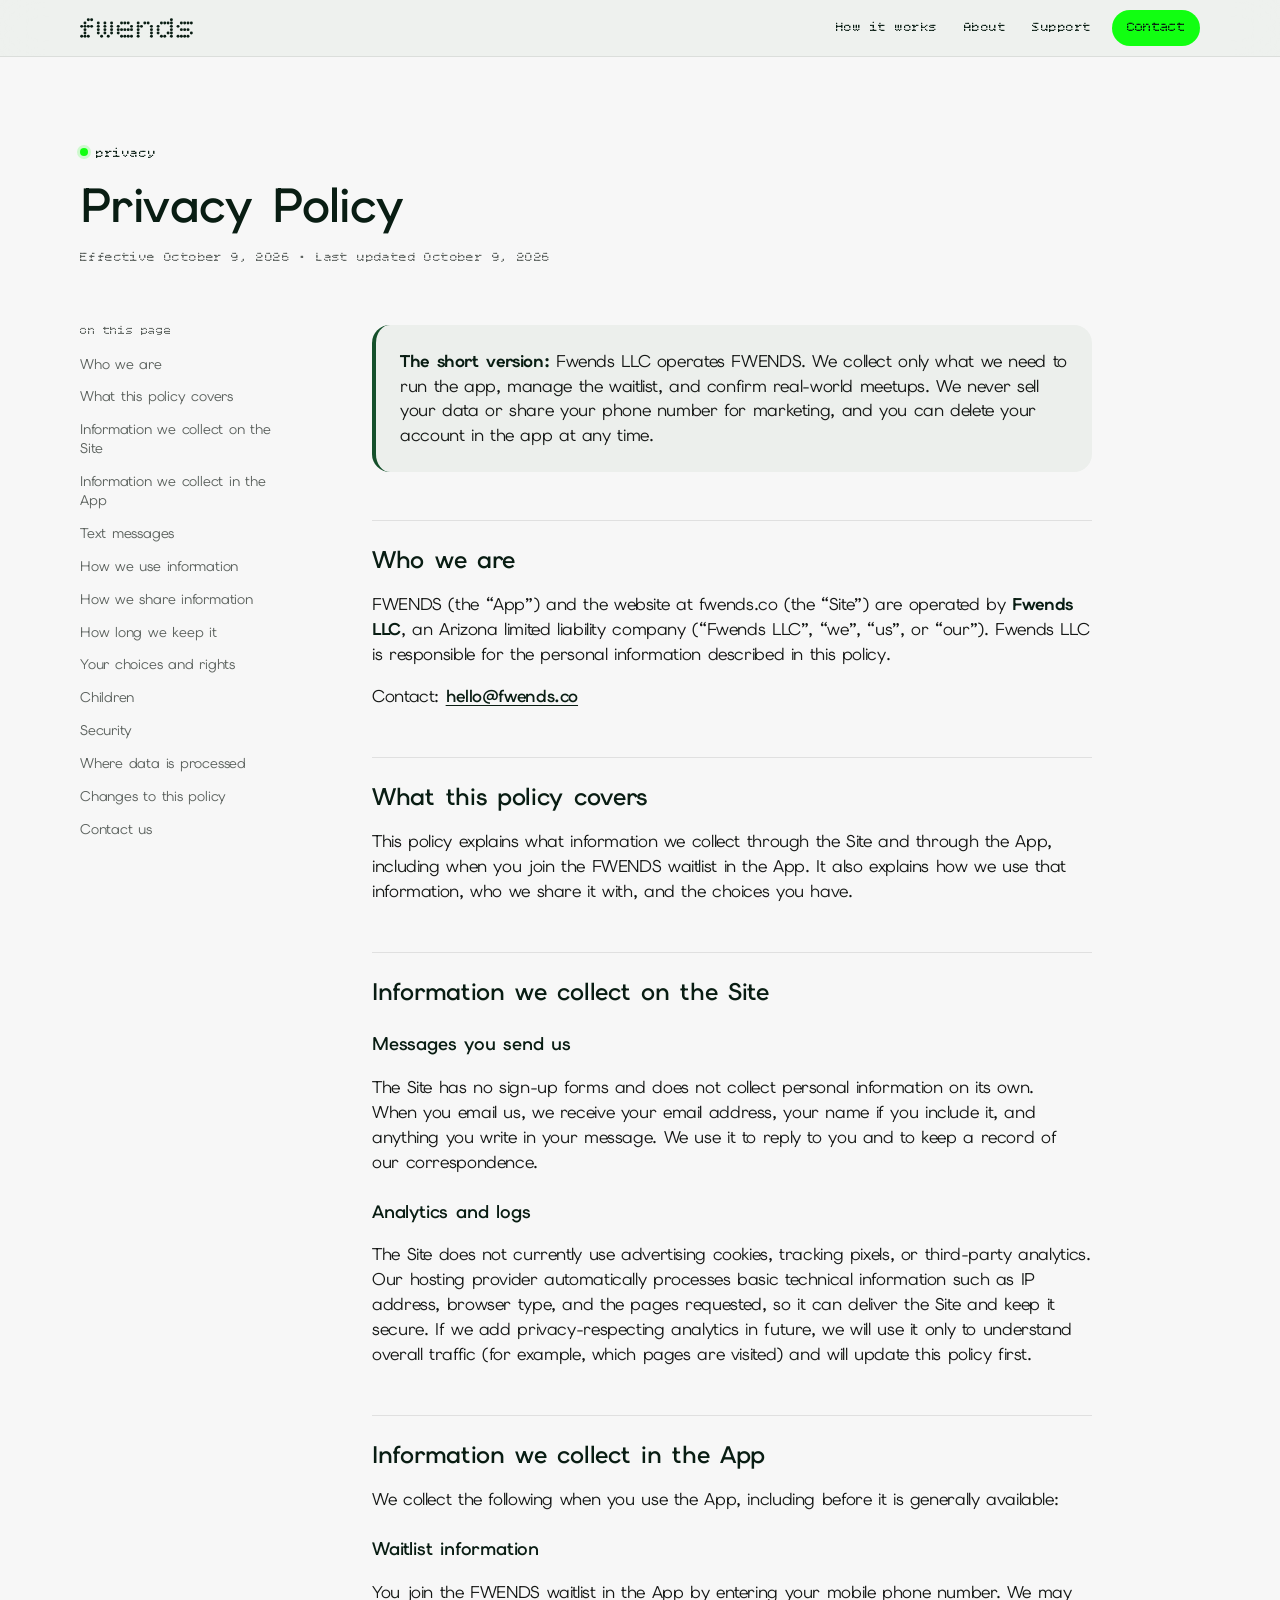
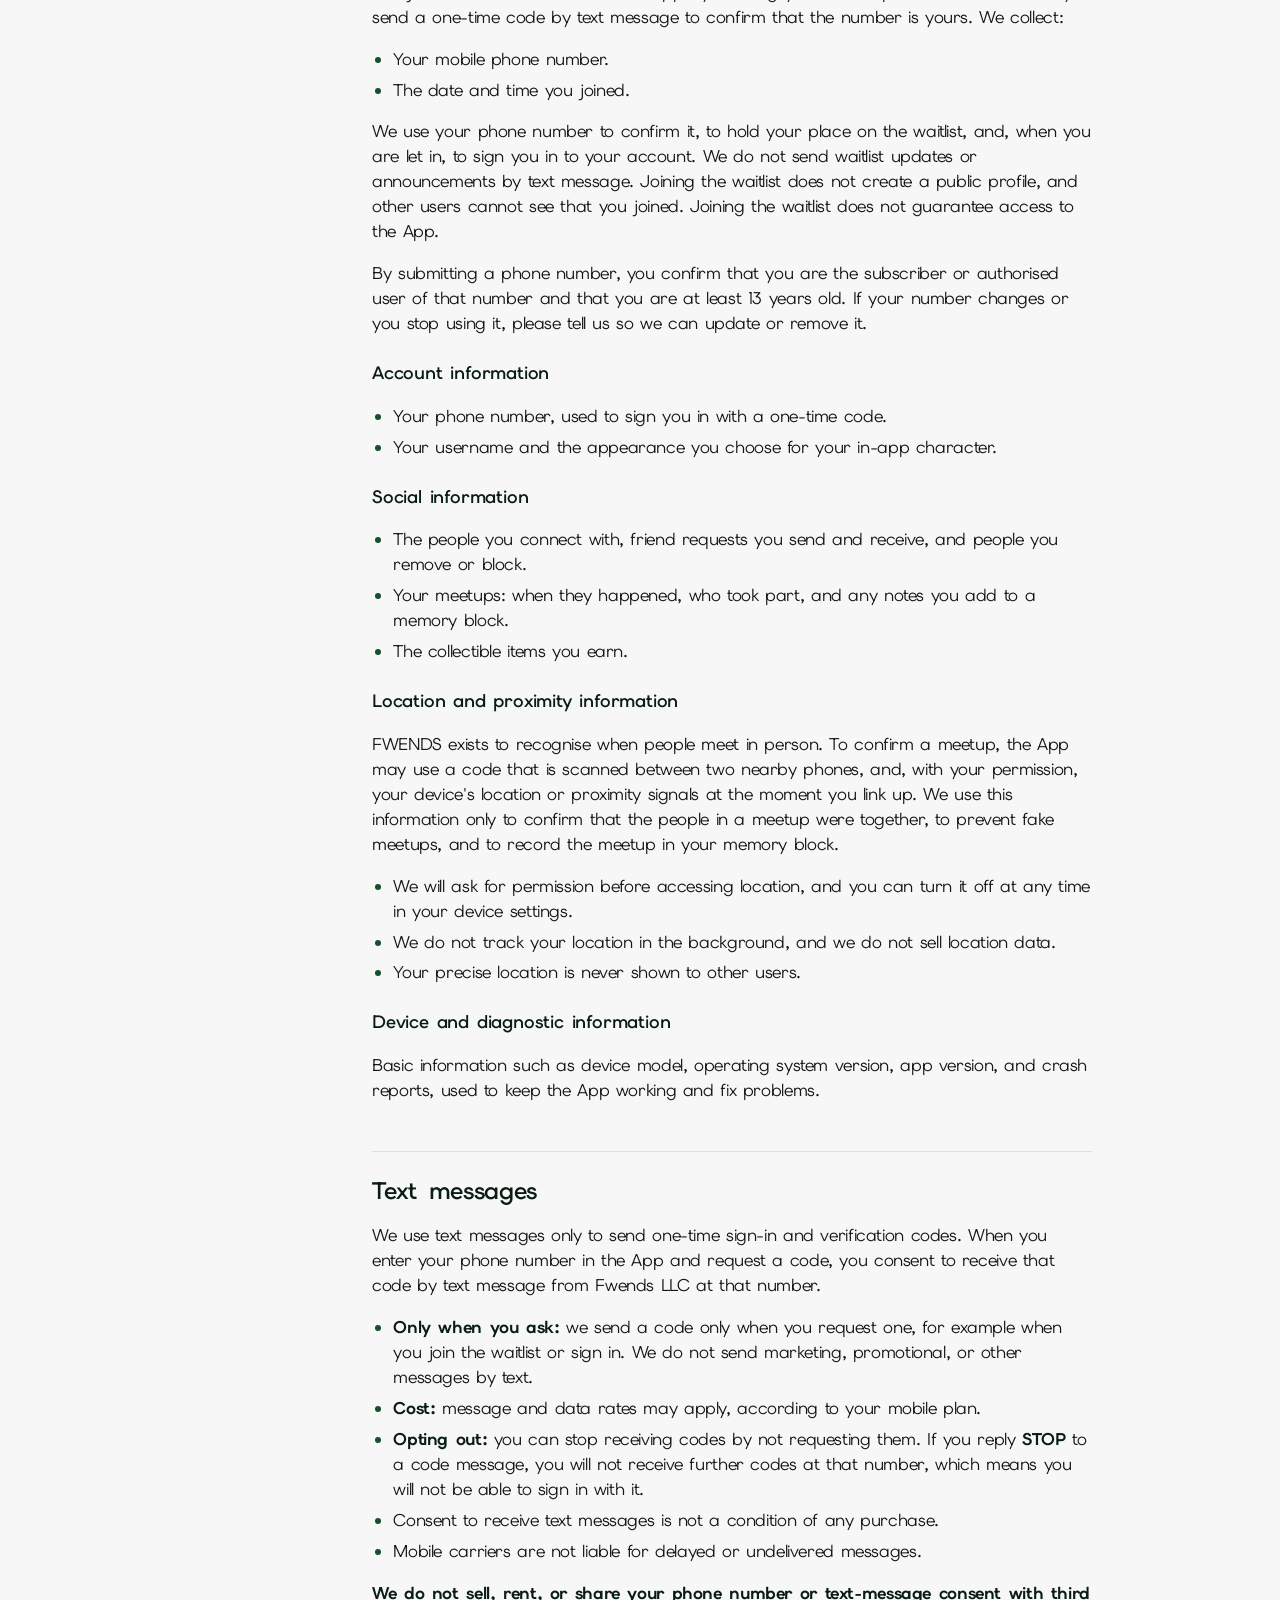
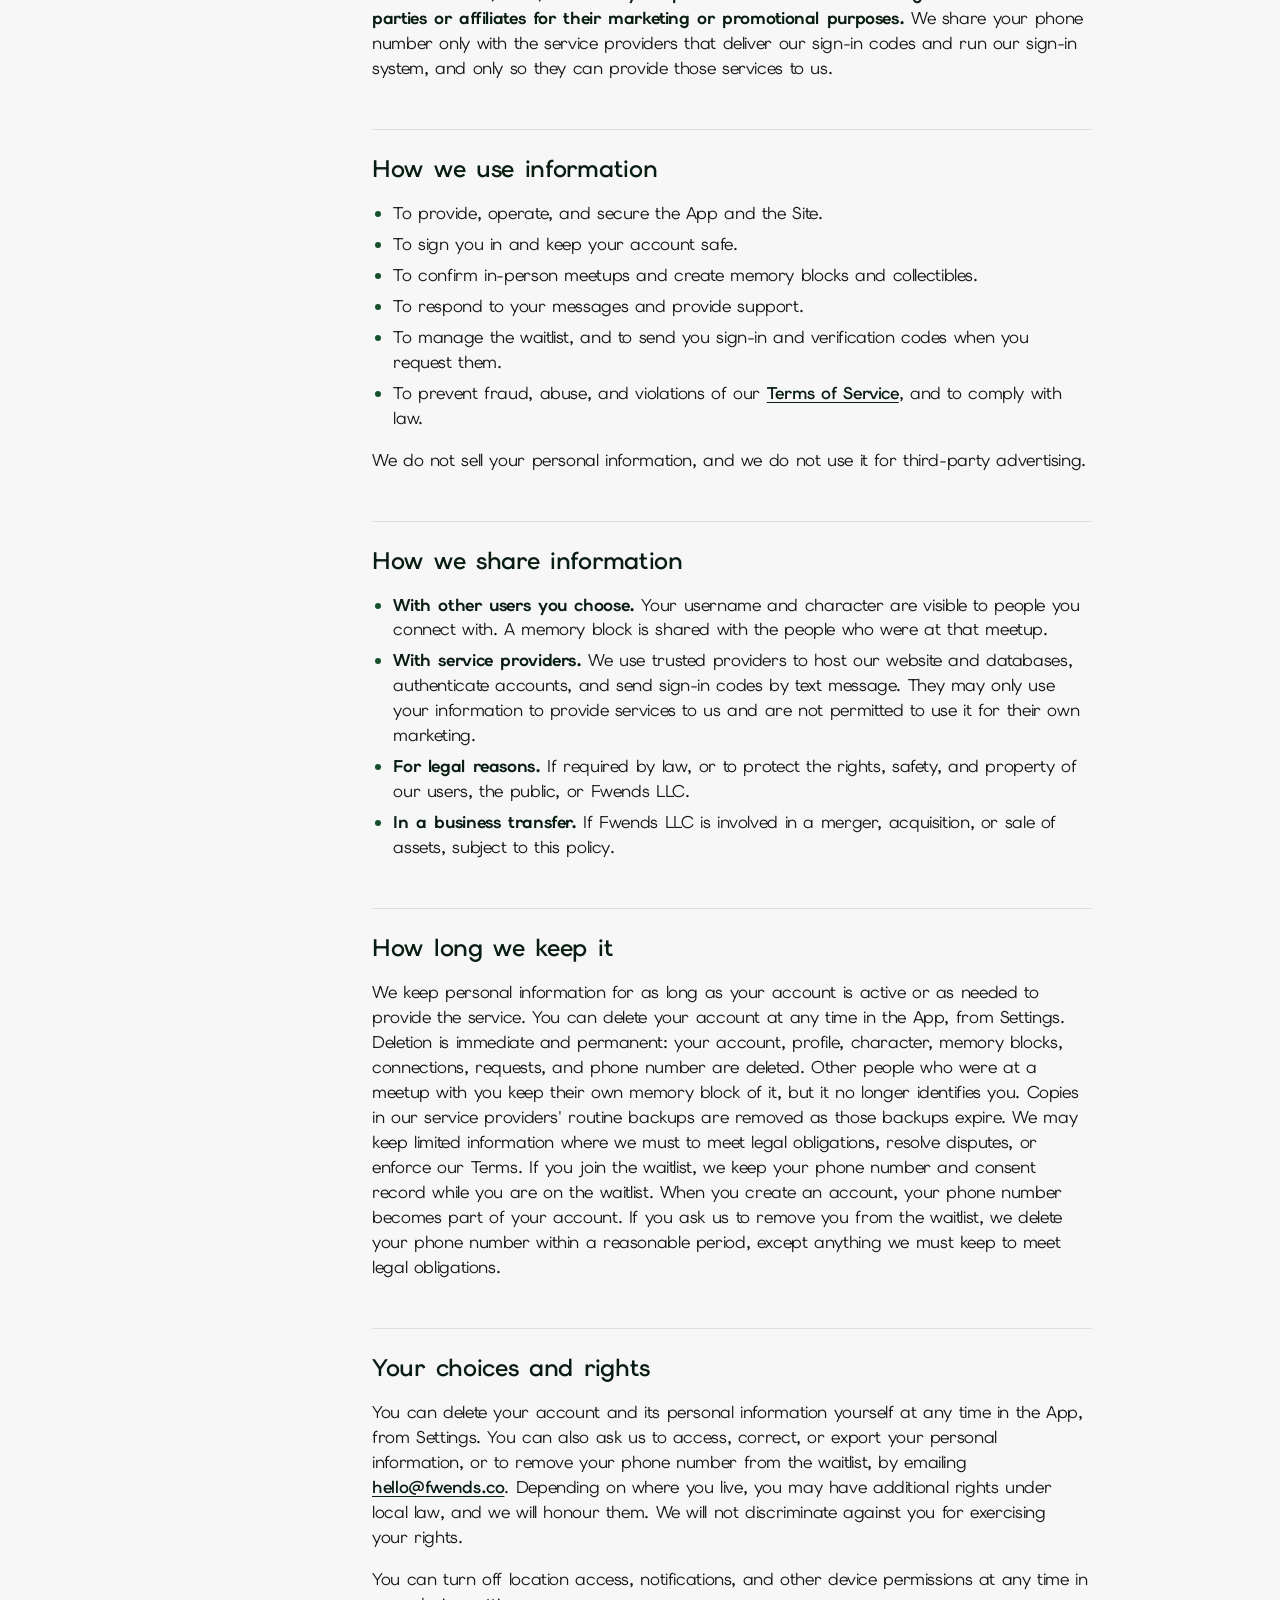
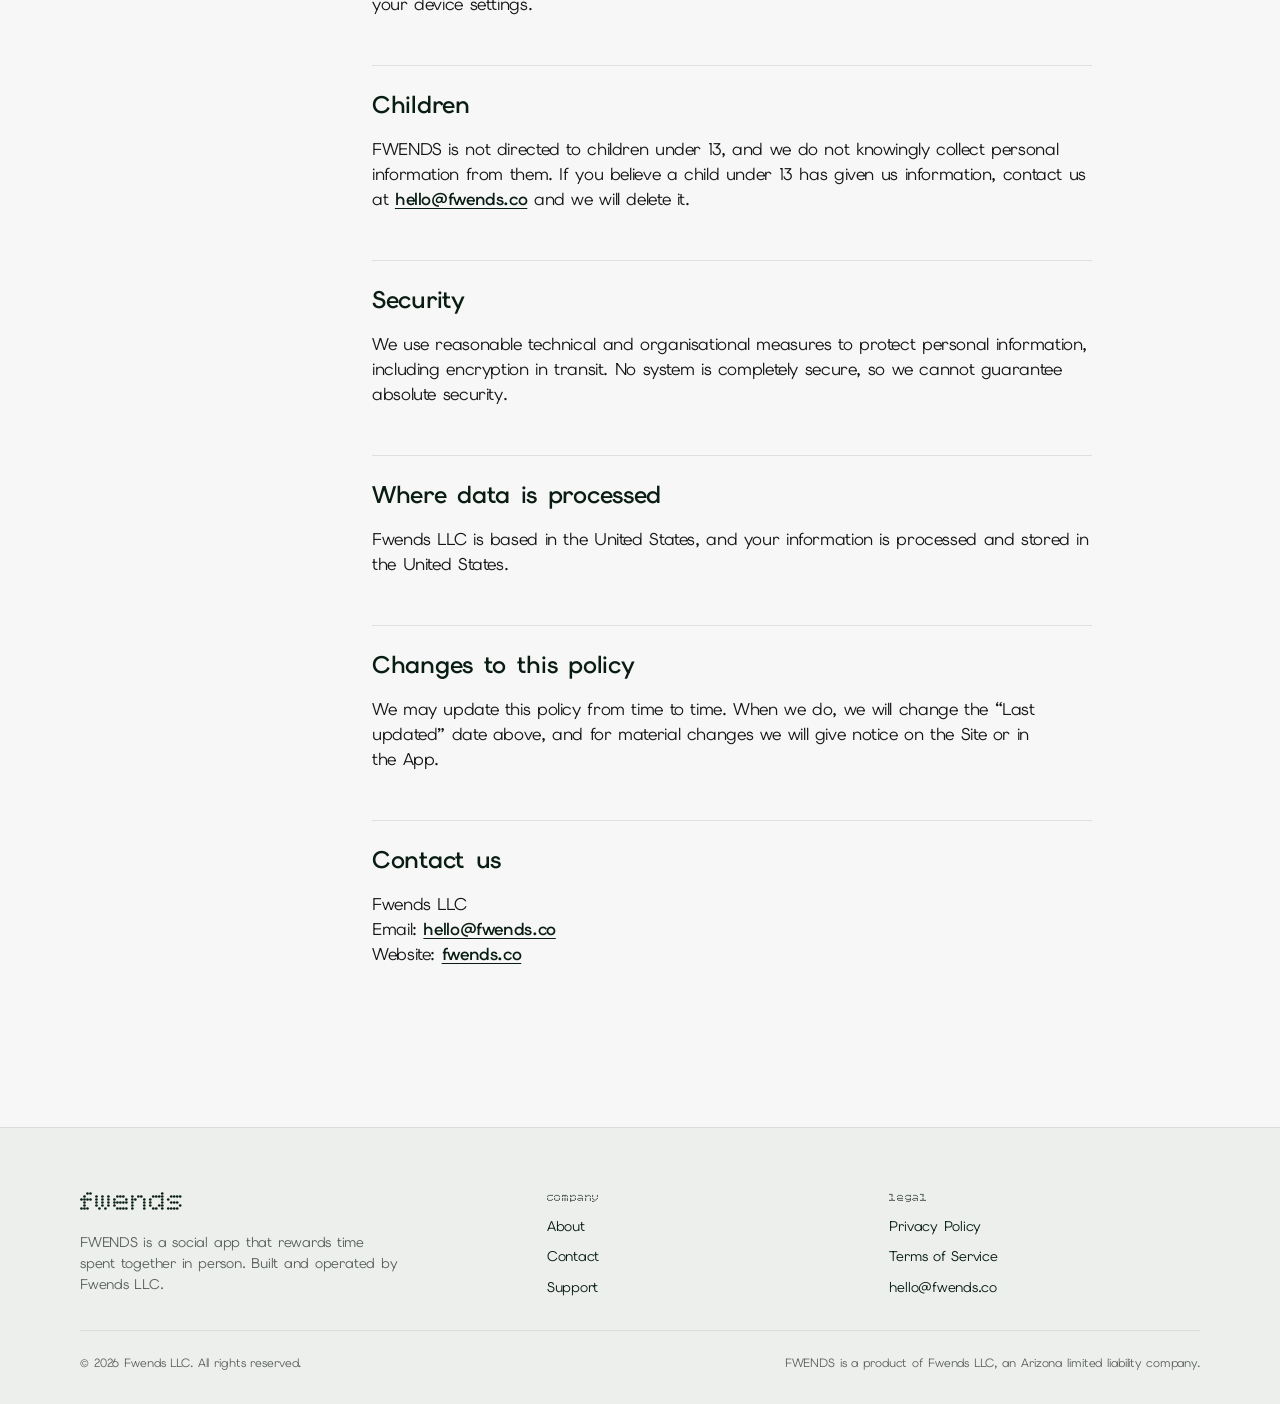
==== commit 322a4cb3: "Make contact the call to action, and tell the real story The home page now asks people to get in tou" ====
--- a/privacy/index.html
+++ b/privacy/index.html
@@ -5,7 +5,7 @@
 <meta charset="utf-8">
 <meta name="viewport" content="width=device-width, initial-scale=1">
 <title>Privacy Policy | FWENDS by Fwends LLC</title>
-<meta name="description" content="How Fwends LLC collects, uses, and protects information through the FWENDS app and fwends.co, including waitlist, account, and location data.">
+<meta name="description" content="How Fwends LLC collects, uses, and protects information through the FWENDS app and fwends.co, including waitlist phone numbers, account, and location data.">
 <link rel="canonical" href="https://fwends.co/privacy/">
 <meta name="theme-color" content="#ecefec">
 <meta name="author" content="Fwends LLC">
@@ -13,11 +13,11 @@
 <link rel="apple-touch-icon" href="/apple-touch-icon.png">
 <link rel="preload" href="/assets/fonts/elms-sans.woff2" as="font" type="font/woff2" crossorigin>
 <link rel="preload" href="/assets/fonts/bitcount-single.woff2" as="font" type="font/woff2" crossorigin>
-<link rel="stylesheet" href="/assets/css/site.css">
+<link rel="stylesheet" href="/assets/css/site.css?v=def627a1">
 <meta property="og:type" content="website">
 <meta property="og:site_name" content="FWENDS">
 <meta property="og:title" content="Privacy Policy | FWENDS by Fwends LLC">
-<meta property="og:description" content="How Fwends LLC collects, uses, and protects information through the FWENDS app and fwends.co, including waitlist, account, and location data.">
+<meta property="og:description" content="How Fwends LLC collects, uses, and protects information through the FWENDS app and fwends.co, including waitlist phone numbers, account, and location data.">
 <meta property="og:url" content="https://fwends.co/privacy/">
 <meta property="og:image" content="https://fwends.co/assets/og.png">
 <meta property="og:image:width" content="1200">
@@ -25,19 +25,19 @@
 <meta property="og:image:alt" content="The fwends wordmark in green dots above the line: Meet up in person. Keep the memory.">
 <meta name="twitter:card" content="summary_large_image">
 <meta name="twitter:title" content="Privacy Policy | FWENDS by Fwends LLC">
-<meta name="twitter:description" content="How Fwends LLC collects, uses, and protects information through the FWENDS app and fwends.co, including waitlist, account, and location data.">
+<meta name="twitter:description" content="How Fwends LLC collects, uses, and protects information through the FWENDS app and fwends.co, including waitlist phone numbers, account, and location data.">
 <meta name="twitter:image" content="https://fwends.co/assets/og.png">
-<script src="/assets/js/site.js" defer></script>
+<script src="/assets/js/site.js?v=56af5e4e" defer></script>
 </head>
 <body>
 <a class="skip-link" href="#main">Skip to content</a>
 <header class="site-header">
   <div class="container site-header__inner">
-    <a class="wordmark" href="/" aria-label="FWENDS home"><svg viewBox="0 0 34 6" aria-hidden="true" focusable="false"><g fill="currentColor"><circle cx="2.5" cy="0.5" r="0.44"/><circle cx="3.5" cy="0.5" r="0.44"/><circle cx="27.5" cy="0.5" r="0.44"/><circle cx="1.5" cy="1.5" r="0.44"/><circle cx="5.5" cy="1.5" r="0.44"/><circle cx="7.5" cy="1.5" r="0.44"/><circle cx="9.5" cy="1.5" r="0.44"/><circle cx="12.5" cy="1.5" r="0.44"/><circle cx="13.5" cy="1.5" r="0.44"/><circle cx="14.5" cy="1.5" r="0.44"/><circle cx="17.5" cy="1.5" r="0.44"/><circle cx="19.5" cy="1.5" r="0.44"/><circle cx="20.5" cy="1.5" r="0.44"/><circle cx="24.5" cy="1.5" r="0.44"/><circle cx="25.5" cy="1.5" r="0.44"/><circle cx="26.5" cy="1.5" r="0.44"/><circle cx="27.5" cy="1.5" r="0.44"/><circle cx="30.5" cy="1.5" r="0.44"/><circle cx="31.5" cy="1.5" r="0.44"/><circle cx="32.5" cy="1.5" r="0.44"/><circle cx="33.5" cy="1.5" r="0.44"/><circle cx="0.5" cy="2.5" r="0.44"/><circle cx="1.5" cy="2.5" r="0.44"/><circle cx="2.5" cy="2.5" r="0.44"/><circle cx="3.5" cy="2.5" r="0.44"/><circle cx="5.5" cy="2.5" r="0.44"/><circle cx="7.5" cy="2.5" r="0.44"/><circle cx="9.5" cy="2.5" r="0.44"/><circle cx="11.5" cy="2.5" r="0.44"/><circle cx="15.5" cy="2.5" r="0.44"/><circle cx="17.5" cy="2.5" r="0.44"/><circle cx="18.5" cy="2.5" r="0.44"/><circle cx="21.5" cy="2.5" r="0.44"/><circle cx="23.5" cy="2.5" r="0.44"/><circle cx="27.5" cy="2.5" r="0.44"/><circle cx="29.5" cy="2.5" r="0.44"/><circle cx="1.5" cy="3.5" r="0.44"/><circle cx="5.5" cy="3.5" r="0.44"/><circle cx="7.5" cy="3.5" r="0.44"/><circle cx="9.5" cy="3.5" r="0.44"/><circle cx="11.5" cy="3.5" r="0.44"/><circle cx="12.5" cy="3.5" r="0.44"/><circle cx="13.5" cy="3.5" r="0.44"/><circle cx="14.5" cy="3.5" r="0.44"/><circle cx="15.5" cy="3.5" r="0.44"/><circle cx="17.5" cy="3.5" r="0.44"/><circle cx="21.5" cy="3.5" r="0.44"/><circle cx="23.5" cy="3.5" r="0.44"/><circle cx="27.5" cy="3.5" r="0.44"/><circle cx="30.5" cy="3.5" r="0.44"/><circle cx="31.5" cy="3.5" r="0.44"/><circle cx="32.5" cy="3.5" r="0.44"/><circle cx="1.5" cy="4.5" r="0.44"/><circle cx="5.5" cy="4.5" r="0.44"/><circle cx="7.5" cy="4.5" r="0.44"/><circle cx="9.5" cy="4.5" r="0.44"/><circle cx="11.5" cy="4.5" r="0.44"/><circle cx="17.5" cy="4.5" r="0.44"/><circle cx="21.5" cy="4.5" r="0.44"/><circle cx="23.5" cy="4.5" r="0.44"/><circle cx="26.5" cy="4.5" r="0.44"/><circle cx="27.5" cy="4.5" r="0.44"/><circle cx="33.5" cy="4.5" r="0.44"/><circle cx="0.5" cy="5.5" r="0.44"/><circle cx="1.5" cy="5.5" r="0.44"/><circle cx="2.5" cy="5.5" r="0.44"/><circle cx="6.5" cy="5.5" r="0.44"/><circle cx="8.5" cy="5.5" r="0.44"/><circle cx="12.5" cy="5.5" r="0.44"/><circle cx="13.5" cy="5.5" r="0.44"/><circle cx="14.5" cy="5.5" r="0.44"/><circle cx="15.5" cy="5.5" r="0.44"/><circle cx="17.5" cy="5.5" r="0.44"/><circle cx="21.5" cy="5.5" r="0.44"/><circle cx="24.5" cy="5.5" r="0.44"/><circle cx="25.5" cy="5.5" r="0.44"/><circle cx="27.5" cy="5.5" r="0.44"/><circle cx="29.5" cy="5.5" r="0.44"/><circle cx="30.5" cy="5.5" r="0.44"/><circle cx="31.5" cy="5.5" r="0.44"/><circle cx="32.5" cy="5.5" r="0.44"/></g></svg></a>
+    <a class="wordmark" href="/" aria-label="FWENDS home"><svg width="113" height="20" viewBox="0 0 34 6" aria-hidden="true" focusable="false"><g fill="currentColor"><circle cx="2.5" cy="0.5" r="0.44"/><circle cx="3.5" cy="0.5" r="0.44"/><circle cx="27.5" cy="0.5" r="0.44"/><circle cx="1.5" cy="1.5" r="0.44"/><circle cx="5.5" cy="1.5" r="0.44"/><circle cx="7.5" cy="1.5" r="0.44"/><circle cx="9.5" cy="1.5" r="0.44"/><circle cx="12.5" cy="1.5" r="0.44"/><circle cx="13.5" cy="1.5" r="0.44"/><circle cx="14.5" cy="1.5" r="0.44"/><circle cx="17.5" cy="1.5" r="0.44"/><circle cx="19.5" cy="1.5" r="0.44"/><circle cx="20.5" cy="1.5" r="0.44"/><circle cx="24.5" cy="1.5" r="0.44"/><circle cx="25.5" cy="1.5" r="0.44"/><circle cx="26.5" cy="1.5" r="0.44"/><circle cx="27.5" cy="1.5" r="0.44"/><circle cx="30.5" cy="1.5" r="0.44"/><circle cx="31.5" cy="1.5" r="0.44"/><circle cx="32.5" cy="1.5" r="0.44"/><circle cx="33.5" cy="1.5" r="0.44"/><circle cx="0.5" cy="2.5" r="0.44"/><circle cx="1.5" cy="2.5" r="0.44"/><circle cx="2.5" cy="2.5" r="0.44"/><circle cx="3.5" cy="2.5" r="0.44"/><circle cx="5.5" cy="2.5" r="0.44"/><circle cx="7.5" cy="2.5" r="0.44"/><circle cx="9.5" cy="2.5" r="0.44"/><circle cx="11.5" cy="2.5" r="0.44"/><circle cx="15.5" cy="2.5" r="0.44"/><circle cx="17.5" cy="2.5" r="0.44"/><circle cx="18.5" cy="2.5" r="0.44"/><circle cx="21.5" cy="2.5" r="0.44"/><circle cx="23.5" cy="2.5" r="0.44"/><circle cx="27.5" cy="2.5" r="0.44"/><circle cx="29.5" cy="2.5" r="0.44"/><circle cx="1.5" cy="3.5" r="0.44"/><circle cx="5.5" cy="3.5" r="0.44"/><circle cx="7.5" cy="3.5" r="0.44"/><circle cx="9.5" cy="3.5" r="0.44"/><circle cx="11.5" cy="3.5" r="0.44"/><circle cx="12.5" cy="3.5" r="0.44"/><circle cx="13.5" cy="3.5" r="0.44"/><circle cx="14.5" cy="3.5" r="0.44"/><circle cx="15.5" cy="3.5" r="0.44"/><circle cx="17.5" cy="3.5" r="0.44"/><circle cx="21.5" cy="3.5" r="0.44"/><circle cx="23.5" cy="3.5" r="0.44"/><circle cx="27.5" cy="3.5" r="0.44"/><circle cx="30.5" cy="3.5" r="0.44"/><circle cx="31.5" cy="3.5" r="0.44"/><circle cx="32.5" cy="3.5" r="0.44"/><circle cx="1.5" cy="4.5" r="0.44"/><circle cx="5.5" cy="4.5" r="0.44"/><circle cx="7.5" cy="4.5" r="0.44"/><circle cx="9.5" cy="4.5" r="0.44"/><circle cx="11.5" cy="4.5" r="0.44"/><circle cx="17.5" cy="4.5" r="0.44"/><circle cx="21.5" cy="4.5" r="0.44"/><circle cx="23.5" cy="4.5" r="0.44"/><circle cx="26.5" cy="4.5" r="0.44"/><circle cx="27.5" cy="4.5" r="0.44"/><circle cx="33.5" cy="4.5" r="0.44"/><circle cx="0.5" cy="5.5" r="0.44"/><circle cx="1.5" cy="5.5" r="0.44"/><circle cx="2.5" cy="5.5" r="0.44"/><circle cx="6.5" cy="5.5" r="0.44"/><circle cx="8.5" cy="5.5" r="0.44"/><circle cx="12.5" cy="5.5" r="0.44"/><circle cx="13.5" cy="5.5" r="0.44"/><circle cx="14.5" cy="5.5" r="0.44"/><circle cx="15.5" cy="5.5" r="0.44"/><circle cx="17.5" cy="5.5" r="0.44"/><circle cx="21.5" cy="5.5" r="0.44"/><circle cx="24.5" cy="5.5" r="0.44"/><circle cx="25.5" cy="5.5" r="0.44"/><circle cx="27.5" cy="5.5" r="0.44"/><circle cx="29.5" cy="5.5" r="0.44"/><circle cx="30.5" cy="5.5" r="0.44"/><circle cx="31.5" cy="5.5" r="0.44"/><circle cx="32.5" cy="5.5" r="0.44"/></g></svg></a>
     <button class="nav-toggle" type="button" aria-controls="site-nav" aria-expanded="false" aria-label="Open menu"><span></span></button>
     <nav class="site-nav" id="site-nav" aria-label="Main">
-      <ul><li><a href="/#about">About</a></li><li><a href="/#how">How it works</a></li><li><a href="/support/">Support</a></li><li><a href="/#contact">Contact</a></li></ul>
-      <a class="btn btn--primary btn--sm" href="/#waitlist">Join the waitlist</a>
+      <ul><li><a href="/#how">How it works</a></li><li><a href="/#about">About</a></li><li><a href="/support/">Support</a></li></ul>
+      <a class="btn btn--primary btn--sm" href="/#contact">Contact</a>
     </nav>
   </div>
 </header>
@@ -47,26 +47,34 @@
   <div class="container">
     <span class="eyebrow">privacy</span>
     <h1 class="display-lg">Privacy Policy</h1>
-    <p class="meta">Effective October 8, 2026 · Last updated October 8, 2026</p>
+    <p class="meta">Effective October 9, 2026 · Last updated October 9, 2026</p>
   </div>
 </section>
 <section class="section" style="padding-top:var(--space-lg)">
   <div class="container doc-layout">
     <nav class="toc" aria-label="On this page">
       <h2>on this page</h2>
-      <ol><li><a href="#who">Who we are</a></li><li><a href="#scope">What this policy covers</a></li><li><a href="#site">Information we collect on the Site</a></li><li><a href="#app">Information we collect in the App</a></li><li><a href="#use">How we use information</a></li><li><a href="#share">How we share information</a></li><li><a href="#retention">How long we keep it</a></li><li><a href="#choices">Your choices and rights</a></li><li><a href="#children">Children</a></li><li><a href="#security">Security</a></li><li><a href="#location-of-data">Where data is processed</a></li><li><a href="#changes">Changes to this policy</a></li><li><a href="#contact">Contact us</a></li></ol>
+      <ol><li><a href="#who">Who we are</a></li><li><a href="#scope">What this policy covers</a></li><li><a href="#site">Information we collect on the Site</a></li><li><a href="#app">Information we collect in the App</a></li><li><a href="#sms">Text messages</a></li><li><a href="#use">How we use information</a></li><li><a href="#share">How we share information</a></li><li><a href="#retention">How long we keep it</a></li><li><a href="#choices">Your choices and rights</a></li><li><a href="#children">Children</a></li><li><a href="#security">Security</a></li><li><a href="#location-of-data">Where data is processed</a></li><li><a href="#changes">Changes to this policy</a></li><li><a href="#contact">Contact us</a></li></ol>
     </nav>
     <article class="prose">
-      <div class="callout"><p><strong>The short version:</strong> Fwends LLC operates FWENDS. We collect only what we need to run the app and confirm real-world meetups. We never sell your data, and you can ask us to delete it at any time.</p></div>
+      <div class="callout"><p><strong>The short version:</strong> Fwends LLC operates FWENDS. We collect only what we need to run the app, manage the waitlist, and confirm real-world meetups. We never sell your data or share your phone number for marketing, and you can delete your account in the app at any time.</p></div>
       <h2 id="who">Who we are</h2>
 <p>FWENDS (the “App”) and the website at fwends.co (the “Site”) are operated by <strong>Fwends LLC</strong>, an Arizona limited liability company (“Fwends LLC”, “we”, “us”, or “our”). Fwends LLC is responsible for the personal information described in this policy.</p>
 <p>Contact: <a href="mailto:hello@fwends.co">hello@fwends.co</a></p><h2 id="scope">What this policy covers</h2>
-<p>This policy explains what information we collect through the Site, including when you join our waitlist, and what we will collect through the App once it is available. It also explains how we use that information, who we share it with, and the choices you have.</p><h2 id="site">Information we collect on the Site</h2>
-<h3>Waitlist and messages</h3>
-<p>When you join the waitlist or email us, we receive your email address, your name if you include it, and anything you write in your message. We use it to reply to you, to let you know when FWENDS is available, and to keep a record of our correspondence.</p>
+<p>This policy explains what information we collect through the Site and through the App, including when you join the FWENDS waitlist in the App. It also explains how we use that information, who we share it with, and the choices you have.</p><h2 id="site">Information we collect on the Site</h2>
+<h3>Messages you send us</h3>
+<p>The Site has no sign-up forms and does not collect personal information on its own. When you email us, we receive your email address, your name if you include it, and anything you write in your message. We use it to reply to you and to keep a record of our correspondence.</p>
 <h3>Analytics and logs</h3>
 <p>The Site does not currently use advertising cookies, tracking pixels, or third-party analytics. Our hosting provider automatically processes basic technical information such as IP address, browser type, and the pages requested, so it can deliver the Site and keep it secure. If we add privacy-respecting analytics in future, we will use it only to understand overall traffic (for example, which pages are visited) and will update this policy first.</p><h2 id="app">Information we collect in the App</h2>
-<p>When the App is available, we will collect the following to run it:</p>
+<p>We collect the following when you use the App, including before it is generally available:</p>
+<h3>Waitlist information</h3>
+<p>You join the FWENDS waitlist in the App by entering your mobile phone number. We may send a one-time code by text message to confirm that the number is yours. We collect:</p>
+<ul>
+<li>Your mobile phone number.</li>
+<li>The date and time you joined.</li>
+</ul>
+<p>We use your phone number to confirm it, to hold your place on the waitlist, and, when you are let in, to sign you in to your account. We do not send waitlist updates or announcements by text message. Joining the waitlist does not create a public profile, and other users cannot see that you joined. Joining the waitlist does not guarantee access to the App.</p>
+<p>By submitting a phone number, you confirm that you are the subscriber or authorised user of that number and that you are at least 13 years old. If your number changes or you stop using it, please tell us so we can update or remove it.</p>
 <h3>Account information</h3>
 <ul>
 <li>Your phone number, used to sign you in with a one-time code.</li>
@@ -86,24 +94,34 @@
 <li>Your precise location is never shown to other users.</li>
 </ul>
 <h3>Device and diagnostic information</h3>
-<p>Basic information such as device model, operating system version, app version, and crash reports, used to keep the App working and fix problems.</p><h2 id="use">How we use information</h2>
+<p>Basic information such as device model, operating system version, app version, and crash reports, used to keep the App working and fix problems.</p><h2 id="sms">Text messages</h2>
+<p>We use text messages only to send one-time sign-in and verification codes. When you enter your phone number in the App and request a code, you consent to receive that code by text message from Fwends LLC at that number.</p>
+<ul>
+<li><strong>Only when you ask:</strong> we send a code only when you request one, for example when you join the waitlist or sign in. We do not send marketing, promotional, or other messages by text.</li>
+<li><strong>Cost:</strong> message and data rates may apply, according to your mobile plan.</li>
+<li><strong>Opting out:</strong> you can stop receiving codes by not requesting them. If you reply <strong>STOP</strong> to a code message, you will not receive further codes at that number, which means you will not be able to sign in with it.</li>
+<li>Consent to receive text messages is not a condition of any purchase.</li>
+<li>Mobile carriers are not liable for delayed or undelivered messages.</li>
+</ul>
+<p><strong>We do not sell, rent, or share your phone number or text-message consent with third parties or affiliates for their marketing or promotional purposes.</strong> We share your phone number only with the service providers that deliver our sign-in codes and run our sign-in system, and only so they can provide those services to us.</p>
+<h2 id="use">How we use information</h2>
 <ul>
 <li>To provide, operate, and secure the App and the Site.</li>
 <li>To sign you in and keep your account safe.</li>
 <li>To confirm in-person meetups and create memory blocks and collectibles.</li>
 <li>To respond to your messages and provide support.</li>
-<li>To tell you about FWENDS if you joined the waitlist, and to send important service notices.</li>
+<li>To manage the waitlist, and to send you sign-in and verification codes when you request them.</li>
 <li>To prevent fraud, abuse, and violations of our <a href="/terms/">Terms of Service</a>, and to comply with law.</li>
 </ul>
 <p>We do not sell your personal information, and we do not use it for third-party advertising.</p><h2 id="share">How we share information</h2>
 <ul>
 <li><strong>With other users you choose.</strong> Your username and character are visible to people you connect with. A memory block is shared with the people who were at that meetup.</li>
-<li><strong>With service providers.</strong> We use trusted providers to host our website and databases, authenticate accounts, and send sign-in codes by SMS. They may only use your information to provide services to us.</li>
+<li><strong>With service providers.</strong> We use trusted providers to host our website and databases, authenticate accounts, and send sign-in codes by text message. They may only use your information to provide services to us and are not permitted to use it for their own marketing.</li>
 <li><strong>For legal reasons.</strong> If required by law, or to protect the rights, safety, and property of our users, the public, or Fwends LLC.</li>
 <li><strong>In a business transfer.</strong> If Fwends LLC is involved in a merger, acquisition, or sale of assets, subject to this policy.</li>
 </ul><h2 id="retention">How long we keep it</h2>
-<p>We keep personal information for as long as your account is active or as needed to provide the service. When you delete your account, we delete or de-identify your personal information within a reasonable period, except where we must keep it to meet legal obligations or resolve disputes. Waitlist emails are kept until FWENDS launches or until you ask us to remove you.</p><h2 id="choices">Your choices and rights</h2>
-<p>You can ask us to access, correct, export, or delete your personal information, or to remove you from the waitlist, by emailing <a href="mailto:hello@fwends.co">hello@fwends.co</a>. Depending on where you live, you may have additional rights under local law, and we will honour them. We will not discriminate against you for exercising your rights.</p>
+<p>We keep personal information for as long as your account is active or as needed to provide the service. You can delete your account at any time in the App, from Settings. Deletion is immediate and permanent: your account, profile, character, memory blocks, connections, requests, and phone number are deleted. Other people who were at a meetup with you keep their own memory block of it, but it no longer identifies you. Copies in our service providers' routine backups are removed as those backups expire. We may keep limited information where we must to meet legal obligations, resolve disputes, or enforce our Terms. If you join the waitlist, we keep your phone number and consent record while you are on the waitlist. When you create an account, your phone number becomes part of your account. If you ask us to remove you from the waitlist, we delete your phone number within a reasonable period, except anything we must keep to meet legal obligations.</p><h2 id="choices">Your choices and rights</h2>
+<p>You can delete your account and its personal information yourself at any time in the App, from Settings. You can also ask us to access, correct, or export your personal information, or to remove your phone number from the waitlist, by emailing <a href="mailto:hello@fwends.co">hello@fwends.co</a>. Depending on where you live, you may have additional rights under local law, and we will honour them. We will not discriminate against you for exercising your rights.</p>
 <p>You can turn off location access, notifications, and other device permissions at any time in your device settings.</p><h2 id="children">Children</h2>
 <p>FWENDS is not directed to children under 13, and we do not knowingly collect personal information from them. If you believe a child under 13 has given us information, contact us at <a href="mailto:hello@fwends.co">hello@fwends.co</a> and we will delete it.</p><h2 id="security">Security</h2>
 <p>We use reasonable technical and organisational measures to protect personal information, including encryption in transit. No system is completely secure, so we cannot guarantee absolute security.</p><h2 id="location-of-data">Where data is processed</h2>
@@ -119,7 +137,7 @@
   <div class="container">
     <div class="site-footer__top">
       <div class="site-footer__brand">
-        <a class="wordmark" href="/" aria-label="FWENDS home"><svg viewBox="0 0 34 6" aria-hidden="true" focusable="false"><g fill="currentColor"><circle cx="2.5" cy="0.5" r="0.44"/><circle cx="3.5" cy="0.5" r="0.44"/><circle cx="27.5" cy="0.5" r="0.44"/><circle cx="1.5" cy="1.5" r="0.44"/><circle cx="5.5" cy="1.5" r="0.44"/><circle cx="7.5" cy="1.5" r="0.44"/><circle cx="9.5" cy="1.5" r="0.44"/><circle cx="12.5" cy="1.5" r="0.44"/><circle cx="13.5" cy="1.5" r="0.44"/><circle cx="14.5" cy="1.5" r="0.44"/><circle cx="17.5" cy="1.5" r="0.44"/><circle cx="19.5" cy="1.5" r="0.44"/><circle cx="20.5" cy="1.5" r="0.44"/><circle cx="24.5" cy="1.5" r="0.44"/><circle cx="25.5" cy="1.5" r="0.44"/><circle cx="26.5" cy="1.5" r="0.44"/><circle cx="27.5" cy="1.5" r="0.44"/><circle cx="30.5" cy="1.5" r="0.44"/><circle cx="31.5" cy="1.5" r="0.44"/><circle cx="32.5" cy="1.5" r="0.44"/><circle cx="33.5" cy="1.5" r="0.44"/><circle cx="0.5" cy="2.5" r="0.44"/><circle cx="1.5" cy="2.5" r="0.44"/><circle cx="2.5" cy="2.5" r="0.44"/><circle cx="3.5" cy="2.5" r="0.44"/><circle cx="5.5" cy="2.5" r="0.44"/><circle cx="7.5" cy="2.5" r="0.44"/><circle cx="9.5" cy="2.5" r="0.44"/><circle cx="11.5" cy="2.5" r="0.44"/><circle cx="15.5" cy="2.5" r="0.44"/><circle cx="17.5" cy="2.5" r="0.44"/><circle cx="18.5" cy="2.5" r="0.44"/><circle cx="21.5" cy="2.5" r="0.44"/><circle cx="23.5" cy="2.5" r="0.44"/><circle cx="27.5" cy="2.5" r="0.44"/><circle cx="29.5" cy="2.5" r="0.44"/><circle cx="1.5" cy="3.5" r="0.44"/><circle cx="5.5" cy="3.5" r="0.44"/><circle cx="7.5" cy="3.5" r="0.44"/><circle cx="9.5" cy="3.5" r="0.44"/><circle cx="11.5" cy="3.5" r="0.44"/><circle cx="12.5" cy="3.5" r="0.44"/><circle cx="13.5" cy="3.5" r="0.44"/><circle cx="14.5" cy="3.5" r="0.44"/><circle cx="15.5" cy="3.5" r="0.44"/><circle cx="17.5" cy="3.5" r="0.44"/><circle cx="21.5" cy="3.5" r="0.44"/><circle cx="23.5" cy="3.5" r="0.44"/><circle cx="27.5" cy="3.5" r="0.44"/><circle cx="30.5" cy="3.5" r="0.44"/><circle cx="31.5" cy="3.5" r="0.44"/><circle cx="32.5" cy="3.5" r="0.44"/><circle cx="1.5" cy="4.5" r="0.44"/><circle cx="5.5" cy="4.5" r="0.44"/><circle cx="7.5" cy="4.5" r="0.44"/><circle cx="9.5" cy="4.5" r="0.44"/><circle cx="11.5" cy="4.5" r="0.44"/><circle cx="17.5" cy="4.5" r="0.44"/><circle cx="21.5" cy="4.5" r="0.44"/><circle cx="23.5" cy="4.5" r="0.44"/><circle cx="26.5" cy="4.5" r="0.44"/><circle cx="27.5" cy="4.5" r="0.44"/><circle cx="33.5" cy="4.5" r="0.44"/><circle cx="0.5" cy="5.5" r="0.44"/><circle cx="1.5" cy="5.5" r="0.44"/><circle cx="2.5" cy="5.5" r="0.44"/><circle cx="6.5" cy="5.5" r="0.44"/><circle cx="8.5" cy="5.5" r="0.44"/><circle cx="12.5" cy="5.5" r="0.44"/><circle cx="13.5" cy="5.5" r="0.44"/><circle cx="14.5" cy="5.5" r="0.44"/><circle cx="15.5" cy="5.5" r="0.44"/><circle cx="17.5" cy="5.5" r="0.44"/><circle cx="21.5" cy="5.5" r="0.44"/><circle cx="24.5" cy="5.5" r="0.44"/><circle cx="25.5" cy="5.5" r="0.44"/><circle cx="27.5" cy="5.5" r="0.44"/><circle cx="29.5" cy="5.5" r="0.44"/><circle cx="30.5" cy="5.5" r="0.44"/><circle cx="31.5" cy="5.5" r="0.44"/><circle cx="32.5" cy="5.5" r="0.44"/></g></svg></a>
+        <a class="wordmark" href="/" aria-label="FWENDS home"><svg width="113" height="20" viewBox="0 0 34 6" aria-hidden="true" focusable="false"><g fill="currentColor"><circle cx="2.5" cy="0.5" r="0.44"/><circle cx="3.5" cy="0.5" r="0.44"/><circle cx="27.5" cy="0.5" r="0.44"/><circle cx="1.5" cy="1.5" r="0.44"/><circle cx="5.5" cy="1.5" r="0.44"/><circle cx="7.5" cy="1.5" r="0.44"/><circle cx="9.5" cy="1.5" r="0.44"/><circle cx="12.5" cy="1.5" r="0.44"/><circle cx="13.5" cy="1.5" r="0.44"/><circle cx="14.5" cy="1.5" r="0.44"/><circle cx="17.5" cy="1.5" r="0.44"/><circle cx="19.5" cy="1.5" r="0.44"/><circle cx="20.5" cy="1.5" r="0.44"/><circle cx="24.5" cy="1.5" r="0.44"/><circle cx="25.5" cy="1.5" r="0.44"/><circle cx="26.5" cy="1.5" r="0.44"/><circle cx="27.5" cy="1.5" r="0.44"/><circle cx="30.5" cy="1.5" r="0.44"/><circle cx="31.5" cy="1.5" r="0.44"/><circle cx="32.5" cy="1.5" r="0.44"/><circle cx="33.5" cy="1.5" r="0.44"/><circle cx="0.5" cy="2.5" r="0.44"/><circle cx="1.5" cy="2.5" r="0.44"/><circle cx="2.5" cy="2.5" r="0.44"/><circle cx="3.5" cy="2.5" r="0.44"/><circle cx="5.5" cy="2.5" r="0.44"/><circle cx="7.5" cy="2.5" r="0.44"/><circle cx="9.5" cy="2.5" r="0.44"/><circle cx="11.5" cy="2.5" r="0.44"/><circle cx="15.5" cy="2.5" r="0.44"/><circle cx="17.5" cy="2.5" r="0.44"/><circle cx="18.5" cy="2.5" r="0.44"/><circle cx="21.5" cy="2.5" r="0.44"/><circle cx="23.5" cy="2.5" r="0.44"/><circle cx="27.5" cy="2.5" r="0.44"/><circle cx="29.5" cy="2.5" r="0.44"/><circle cx="1.5" cy="3.5" r="0.44"/><circle cx="5.5" cy="3.5" r="0.44"/><circle cx="7.5" cy="3.5" r="0.44"/><circle cx="9.5" cy="3.5" r="0.44"/><circle cx="11.5" cy="3.5" r="0.44"/><circle cx="12.5" cy="3.5" r="0.44"/><circle cx="13.5" cy="3.5" r="0.44"/><circle cx="14.5" cy="3.5" r="0.44"/><circle cx="15.5" cy="3.5" r="0.44"/><circle cx="17.5" cy="3.5" r="0.44"/><circle cx="21.5" cy="3.5" r="0.44"/><circle cx="23.5" cy="3.5" r="0.44"/><circle cx="27.5" cy="3.5" r="0.44"/><circle cx="30.5" cy="3.5" r="0.44"/><circle cx="31.5" cy="3.5" r="0.44"/><circle cx="32.5" cy="3.5" r="0.44"/><circle cx="1.5" cy="4.5" r="0.44"/><circle cx="5.5" cy="4.5" r="0.44"/><circle cx="7.5" cy="4.5" r="0.44"/><circle cx="9.5" cy="4.5" r="0.44"/><circle cx="11.5" cy="4.5" r="0.44"/><circle cx="17.5" cy="4.5" r="0.44"/><circle cx="21.5" cy="4.5" r="0.44"/><circle cx="23.5" cy="4.5" r="0.44"/><circle cx="26.5" cy="4.5" r="0.44"/><circle cx="27.5" cy="4.5" r="0.44"/><circle cx="33.5" cy="4.5" r="0.44"/><circle cx="0.5" cy="5.5" r="0.44"/><circle cx="1.5" cy="5.5" r="0.44"/><circle cx="2.5" cy="5.5" r="0.44"/><circle cx="6.5" cy="5.5" r="0.44"/><circle cx="8.5" cy="5.5" r="0.44"/><circle cx="12.5" cy="5.5" r="0.44"/><circle cx="13.5" cy="5.5" r="0.44"/><circle cx="14.5" cy="5.5" r="0.44"/><circle cx="15.5" cy="5.5" r="0.44"/><circle cx="17.5" cy="5.5" r="0.44"/><circle cx="21.5" cy="5.5" r="0.44"/><circle cx="24.5" cy="5.5" r="0.44"/><circle cx="25.5" cy="5.5" r="0.44"/><circle cx="27.5" cy="5.5" r="0.44"/><circle cx="29.5" cy="5.5" r="0.44"/><circle cx="30.5" cy="5.5" r="0.44"/><circle cx="31.5" cy="5.5" r="0.44"/><circle cx="32.5" cy="5.5" r="0.44"/></g></svg></a>
         <p class="site-footer__blurb">FWENDS is a social app that rewards time spent together in person. Built and operated by Fwends LLC.</p>
       </div>
       <div>
--- a/assets/css/site.css
+++ b/assets/css/site.css
@@ -537,14 +537,16 @@
 }
 .card--fernwood .tag { background: var(--color-primary); color: var(--color-nightgrass); }
 
+/* Cards that lead with a glyph put it beside the copy once they stack. */
 @media (max-width: 900px) {
   .cards { grid-template-columns: 1fr; }
-  .card { grid-template-columns: 56px 1fr; column-gap: var(--space-lg); padding: var(--space-lg); }
+  .card { padding: var(--space-lg); }
+  .card--icon { grid-template-columns: 56px 1fr; column-gap: var(--space-lg); }
   .card__glyph { grid-row: span 3; margin: 0; }
 }
 
 @media (max-width: 480px) {
-  .card { grid-template-columns: 1fr; }
+  .card--icon { grid-template-columns: 1fr; }
   .card__glyph { grid-row: auto; width: 44px; height: 44px; }
 }
 
@@ -723,6 +725,9 @@
   border: 1px solid var(--color-hairline-alpha);
 }
 
+.contact-card__head { display: grid; gap: var(--space-xs); }
+.contact-card__head .muted { font-size: 16px; letter-spacing: -0.3px; }
+
 .contact-card .email {
   font-size: clamp(22px, 3vw, 28px);
   font-weight: 600;
@@ -739,48 +744,72 @@
 @media (max-width: 480px) {
   .contact-card { padding: var(--space-lg); }
   .contact-card .facts > div { grid-template-columns: 1fr; }
-}
+  .contact-card .row-actions .btn { flex: 1 1 100%; }
+}
+
+/* Reasons to get in touch: each row is one mailto, the whole row clickable */
+.reasons {
+  display: grid;
+  margin: 0 calc(var(--space-sm) * -1);
+  padding: 0;
+  list-style: none;
+}
+
+.reasons li + li { border-top: 1px solid var(--color-divider-soft); }
+
+.reason {
+  display: grid;
+  grid-template-columns: minmax(0, 1fr) auto;
+  column-gap: var(--space-md);
+  row-gap: 4px;
+  padding: var(--space-md) var(--space-sm);
+  border-radius: var(--radius-md);
+  color: inherit;
+  text-decoration: none;
+  transition: background-color var(--duration-fade) var(--ease-out);
+}
+
+.reason:hover { background: var(--color-parchment); }
+
+.reason__label {
+  justify-self: start;
+  padding: 4px 10px;
+  border-radius: var(--radius-pill);
+  background: var(--color-fernwood);
+  color: var(--color-on-dark);
+  font: 400 12px/1 var(--font-game);
+  letter-spacing: 0.5px;
+}
+
+.reason__title {
+  grid-column: 1;
+  margin-top: 6px;
+  font-weight: 600;
+  color: var(--color-heading);
+}
+
+.reason__text {
+  grid-column: 1;
+  font-size: 15px;
+  line-height: 1.45;
+  letter-spacing: -0.24px;
+  color: var(--color-ink-muted);
+}
+
+.reason__arrow {
+  grid-column: 2;
+  grid-row: 1 / span 3;
+  align-self: center;
+  width: 18px;
+  height: 18px;
+  color: var(--color-heading);
+  transition: transform var(--duration-fade) var(--ease-out);
+}
+
+.reason:hover .reason__arrow { transform: translateX(3px); }
+.reason:hover .reason__label { background: var(--color-primary); color: var(--color-nightgrass); }
 
 .row-actions { display: flex; flex-wrap: wrap; gap: var(--space-sm); }
-
-/* ── Waitlist band ──────────────────────────────────────────────────────── */
-
-.band {
-  display: grid;
-  grid-template-columns: minmax(0, 1fr) auto;
-  align-items: center;
-  gap: var(--space-xl);
-  padding: clamp(32px, 5vw, 56px);
-  border-radius: clamp(18px, 2.4vw, 28px);
-  background: var(--color-primary);
-  color: var(--color-nightgrass);
-  position: relative;
-  overflow: hidden;
-  isolation: isolate;
-}
-
-.band::after {
-  content: "";
-  position: absolute;
-  inset: 0;
-  z-index: -1;
-  background-image: radial-gradient(circle, rgba(9, 29, 19, 0.12) 1.5px, transparent 2px);
-  background-size: 20px 20px;
-  -webkit-mask-image: linear-gradient(90deg, transparent 40%, #000 100%);
-  mask-image: linear-gradient(90deg, transparent 40%, #000 100%);
-}
-
-.band p { color: var(--color-nightgrass); max-width: 560px; margin-top: var(--space-xs); }
-.band .btn--utility { background: var(--color-nightgrass); color: var(--color-on-dark); }
-.band .btn--utility:hover { background: #000; }
-.band__aside { display: grid; gap: var(--space-xs); justify-items: end; }
-.band__aside small { font-size: 14px; letter-spacing: -0.224px; }
-.band__aside a:not(.btn) { color: inherit; font-weight: 600; }
-
-@media (max-width: 760px) {
-  .band { grid-template-columns: 1fr; }
-  .band__aside { justify-items: start; }
-}
 
 /* ── Footer ─────────────────────────────────────────────────────────────── */
 
